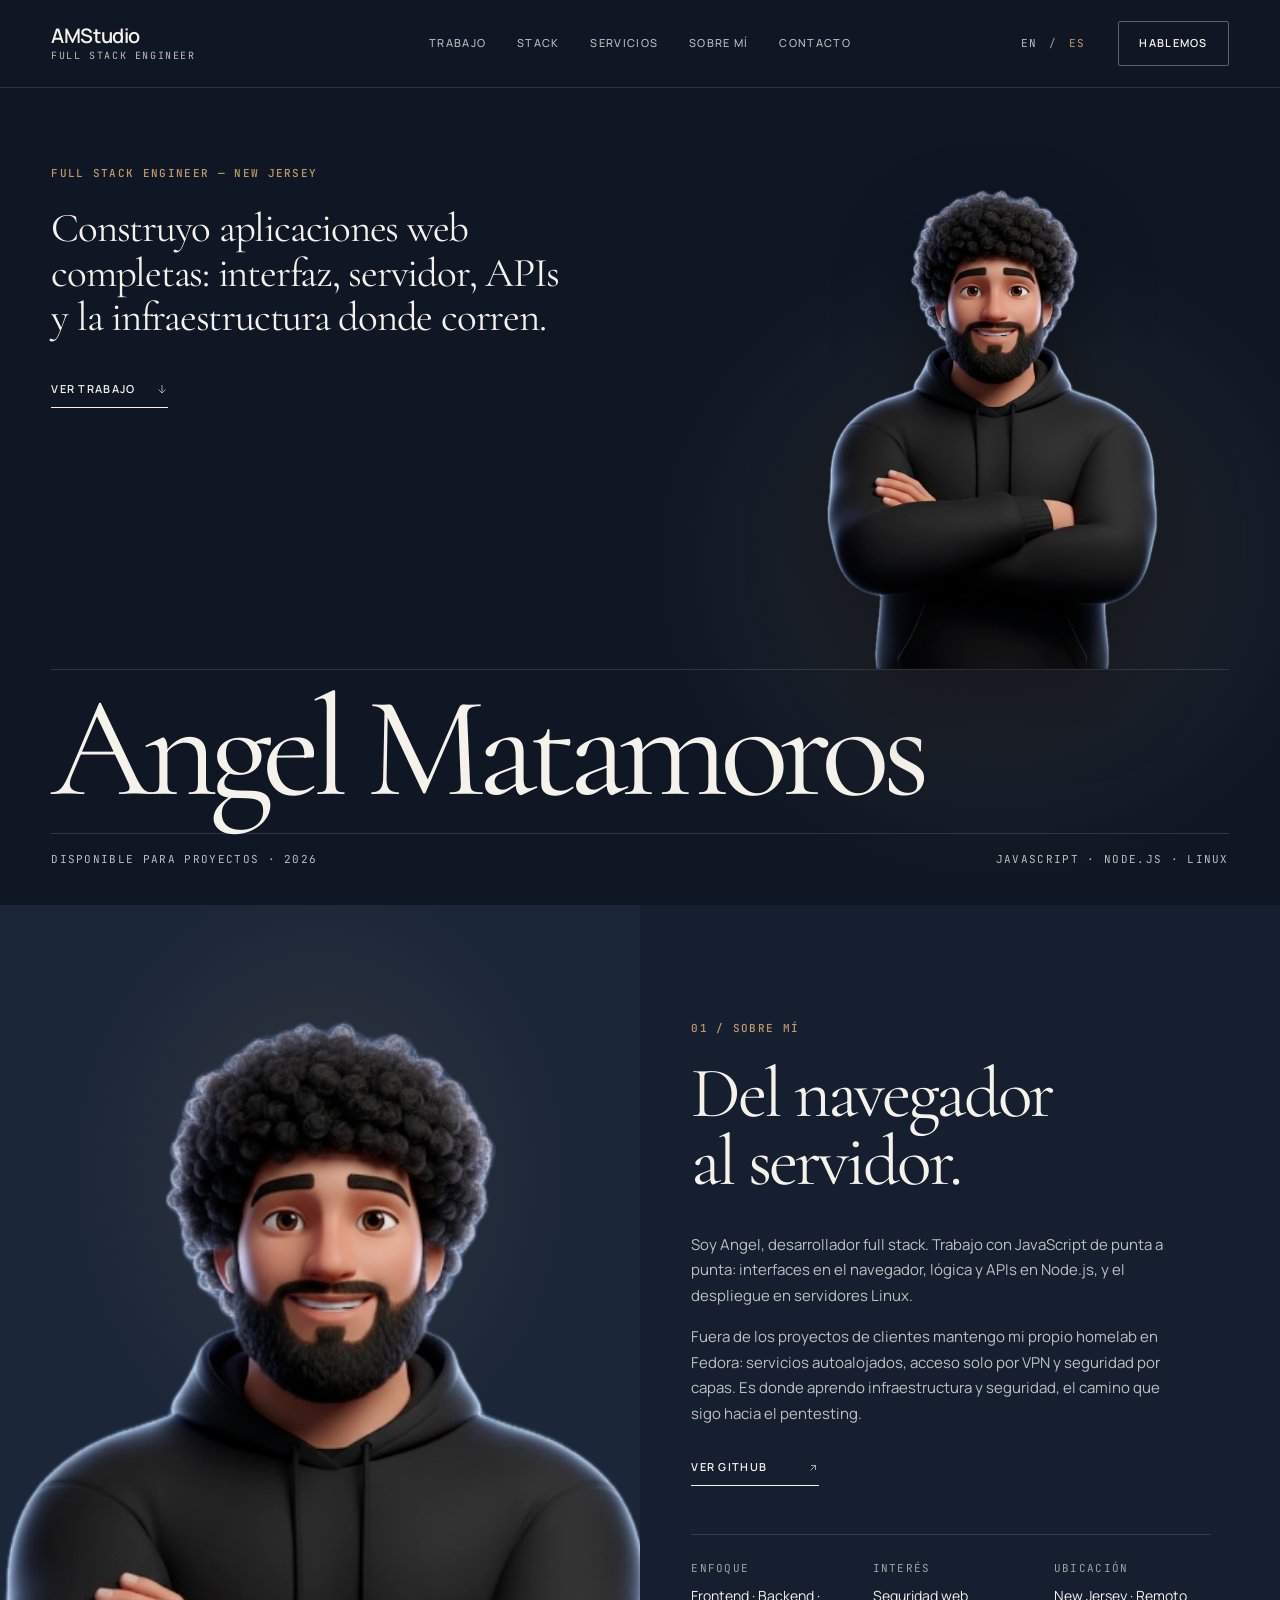
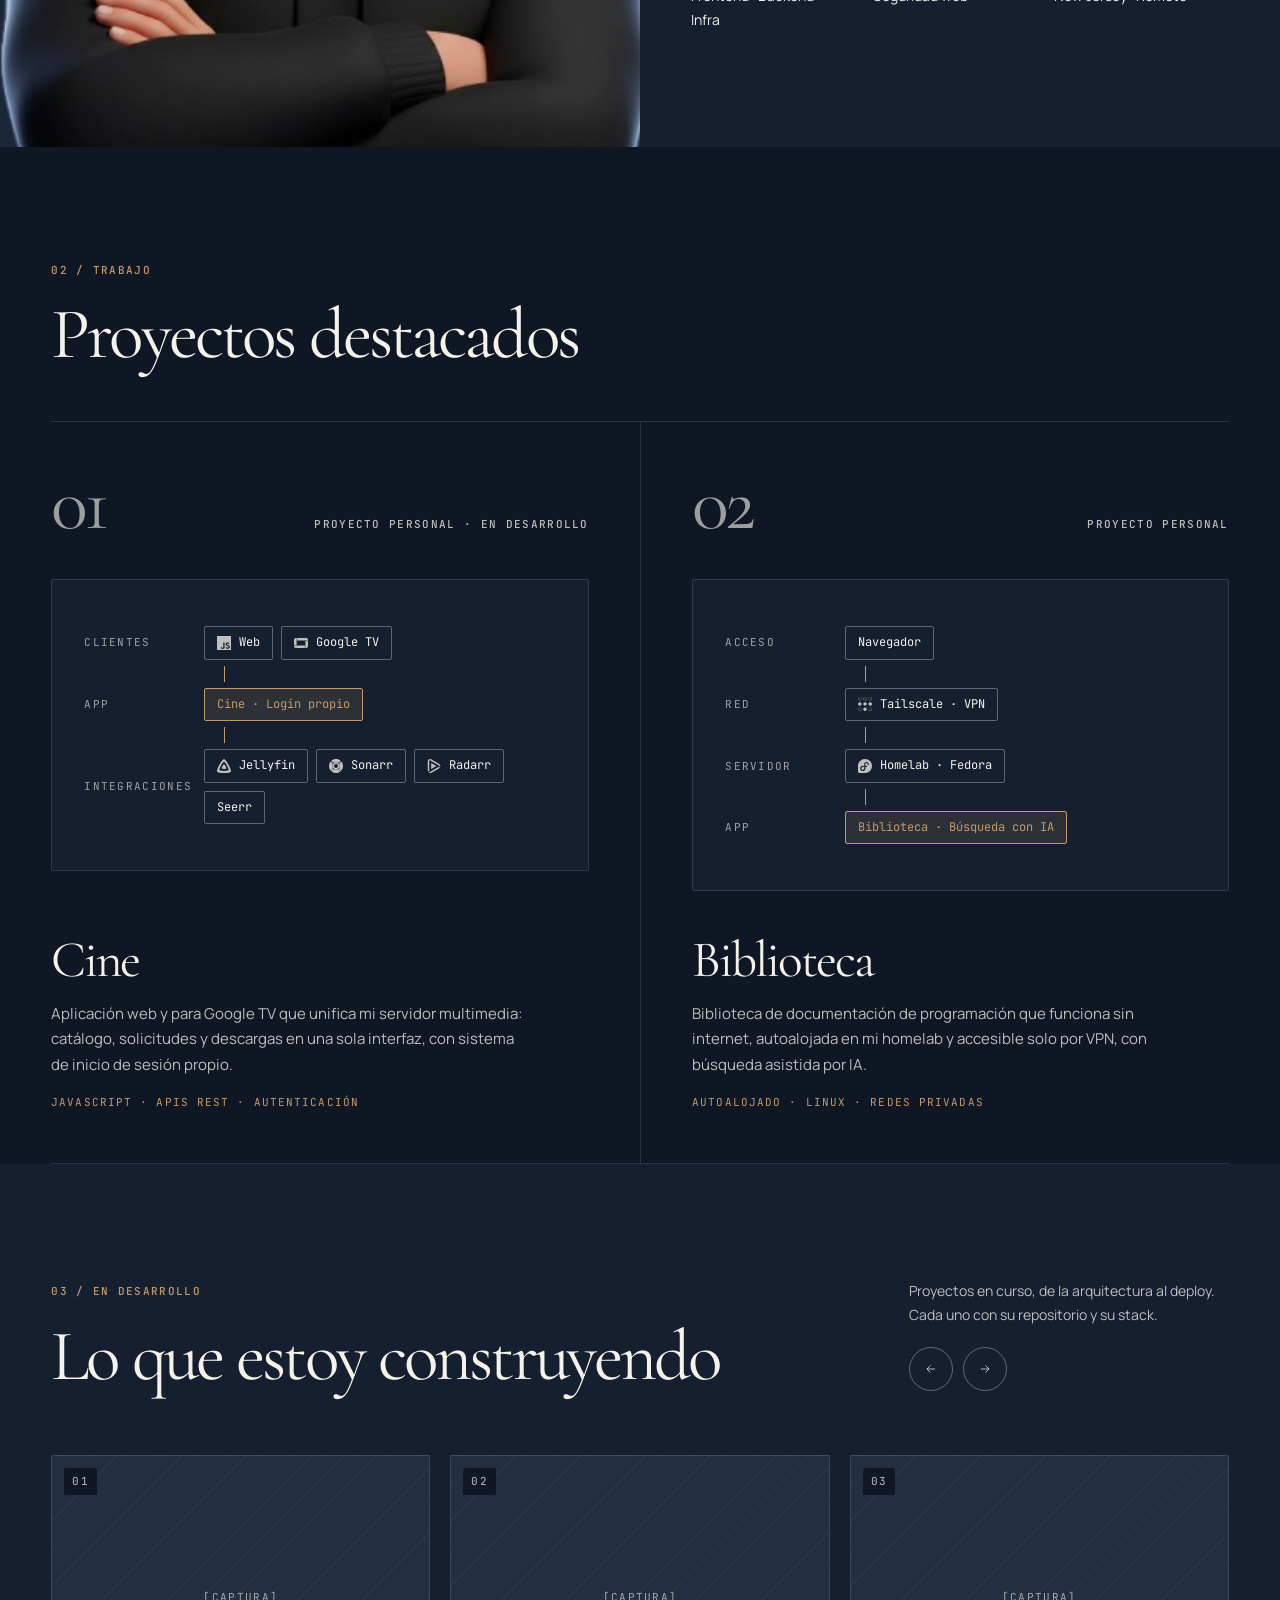
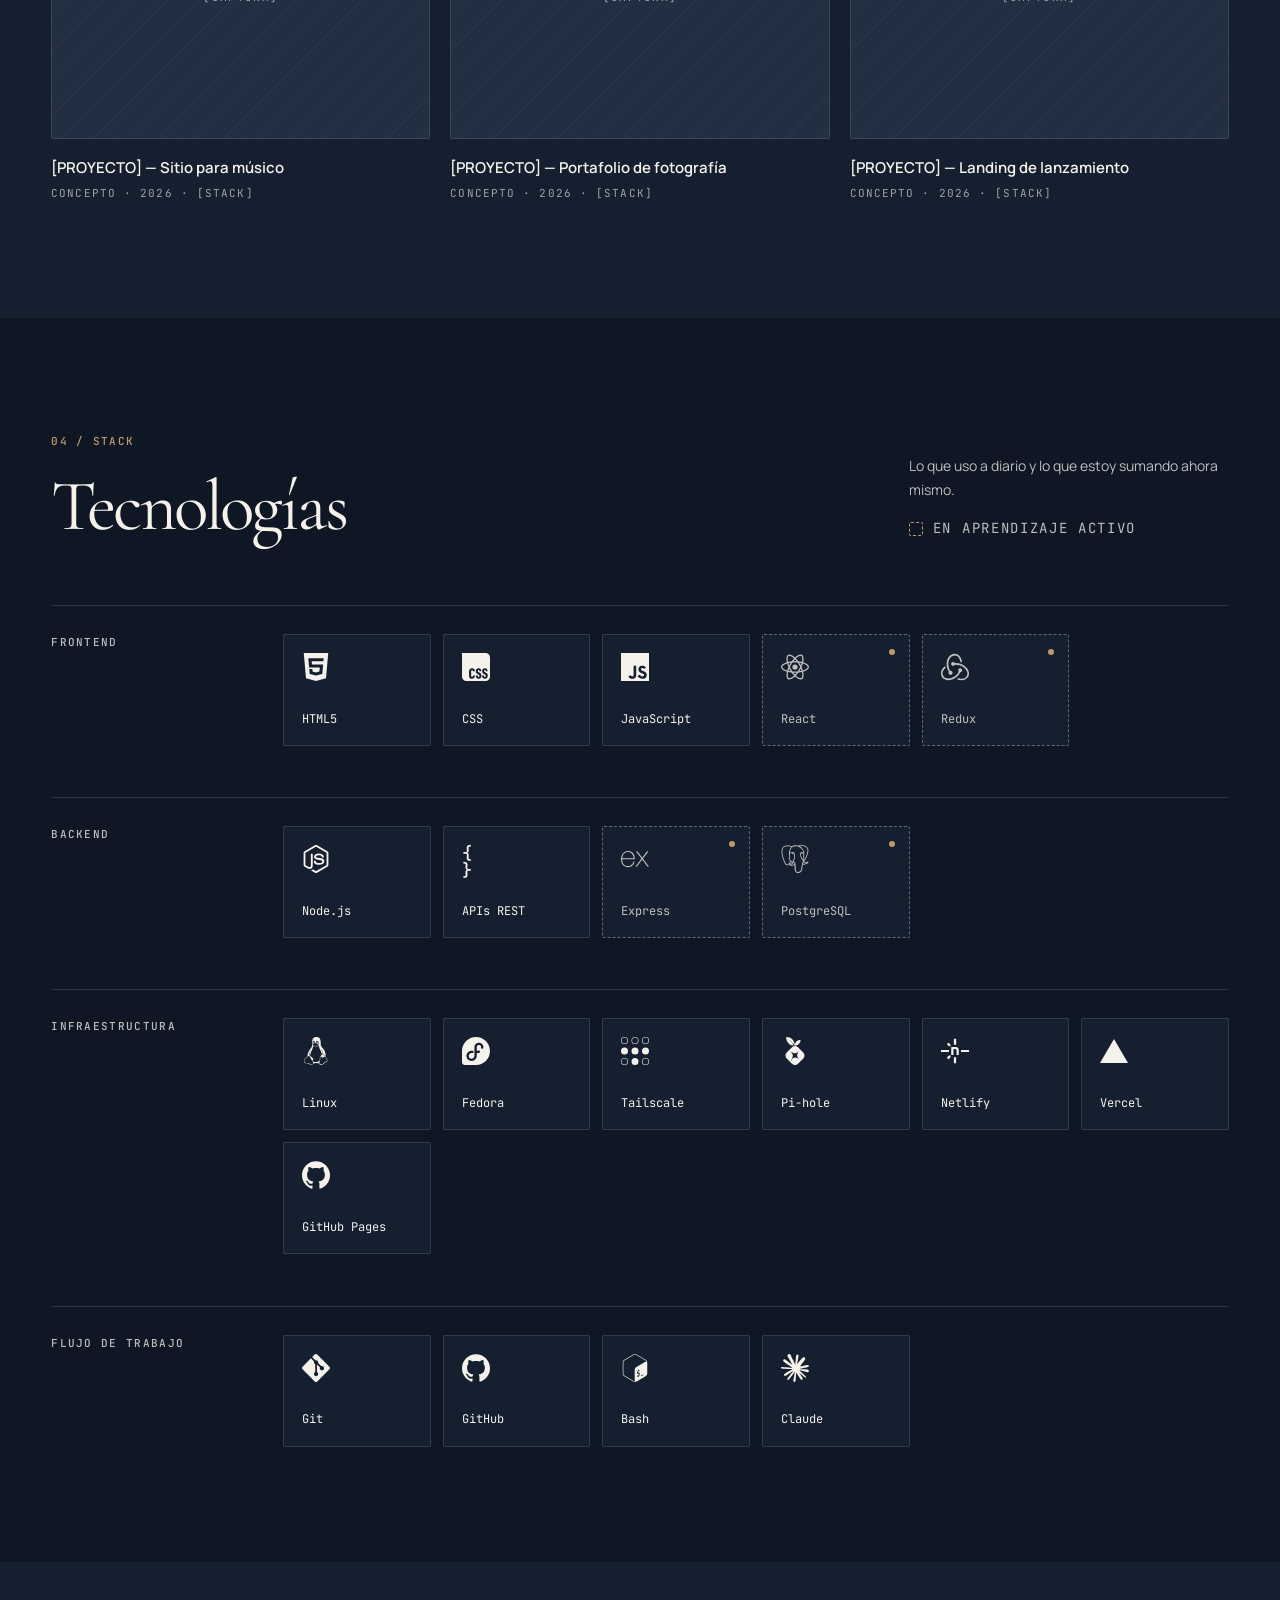
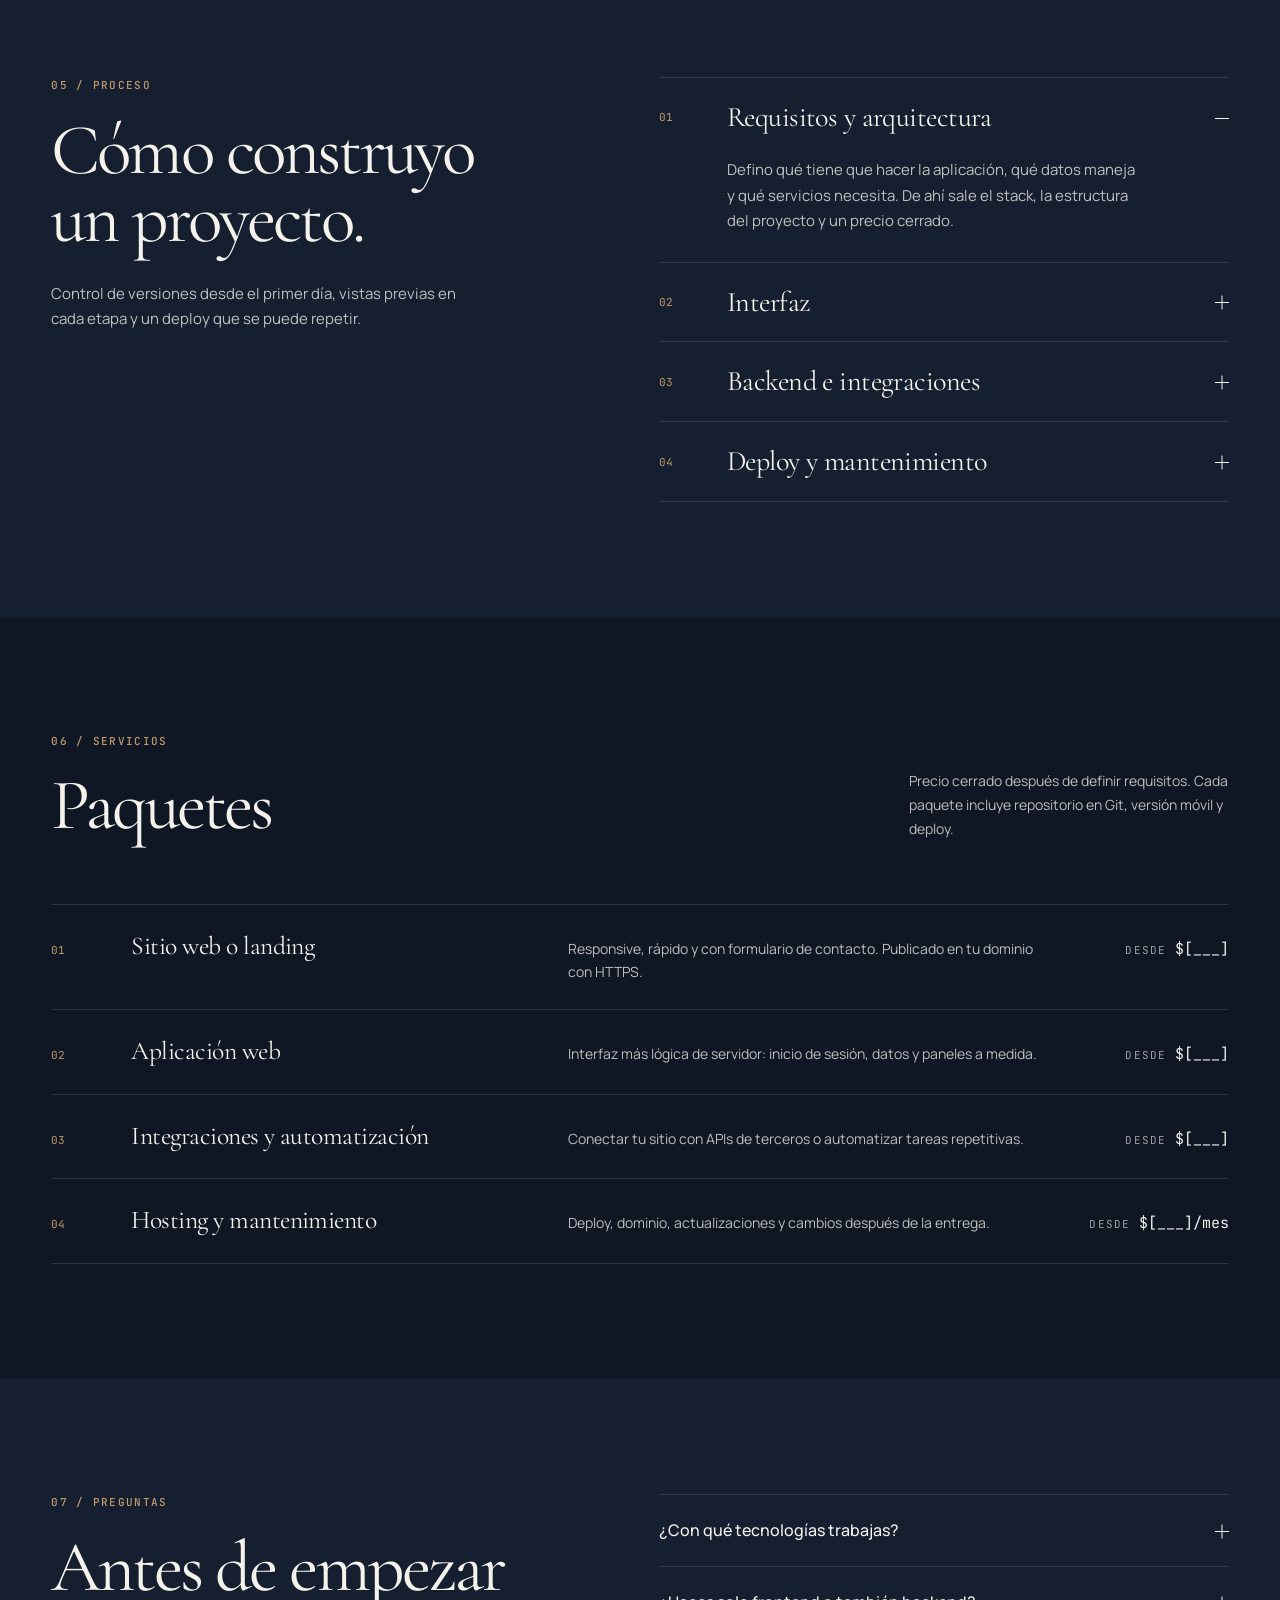
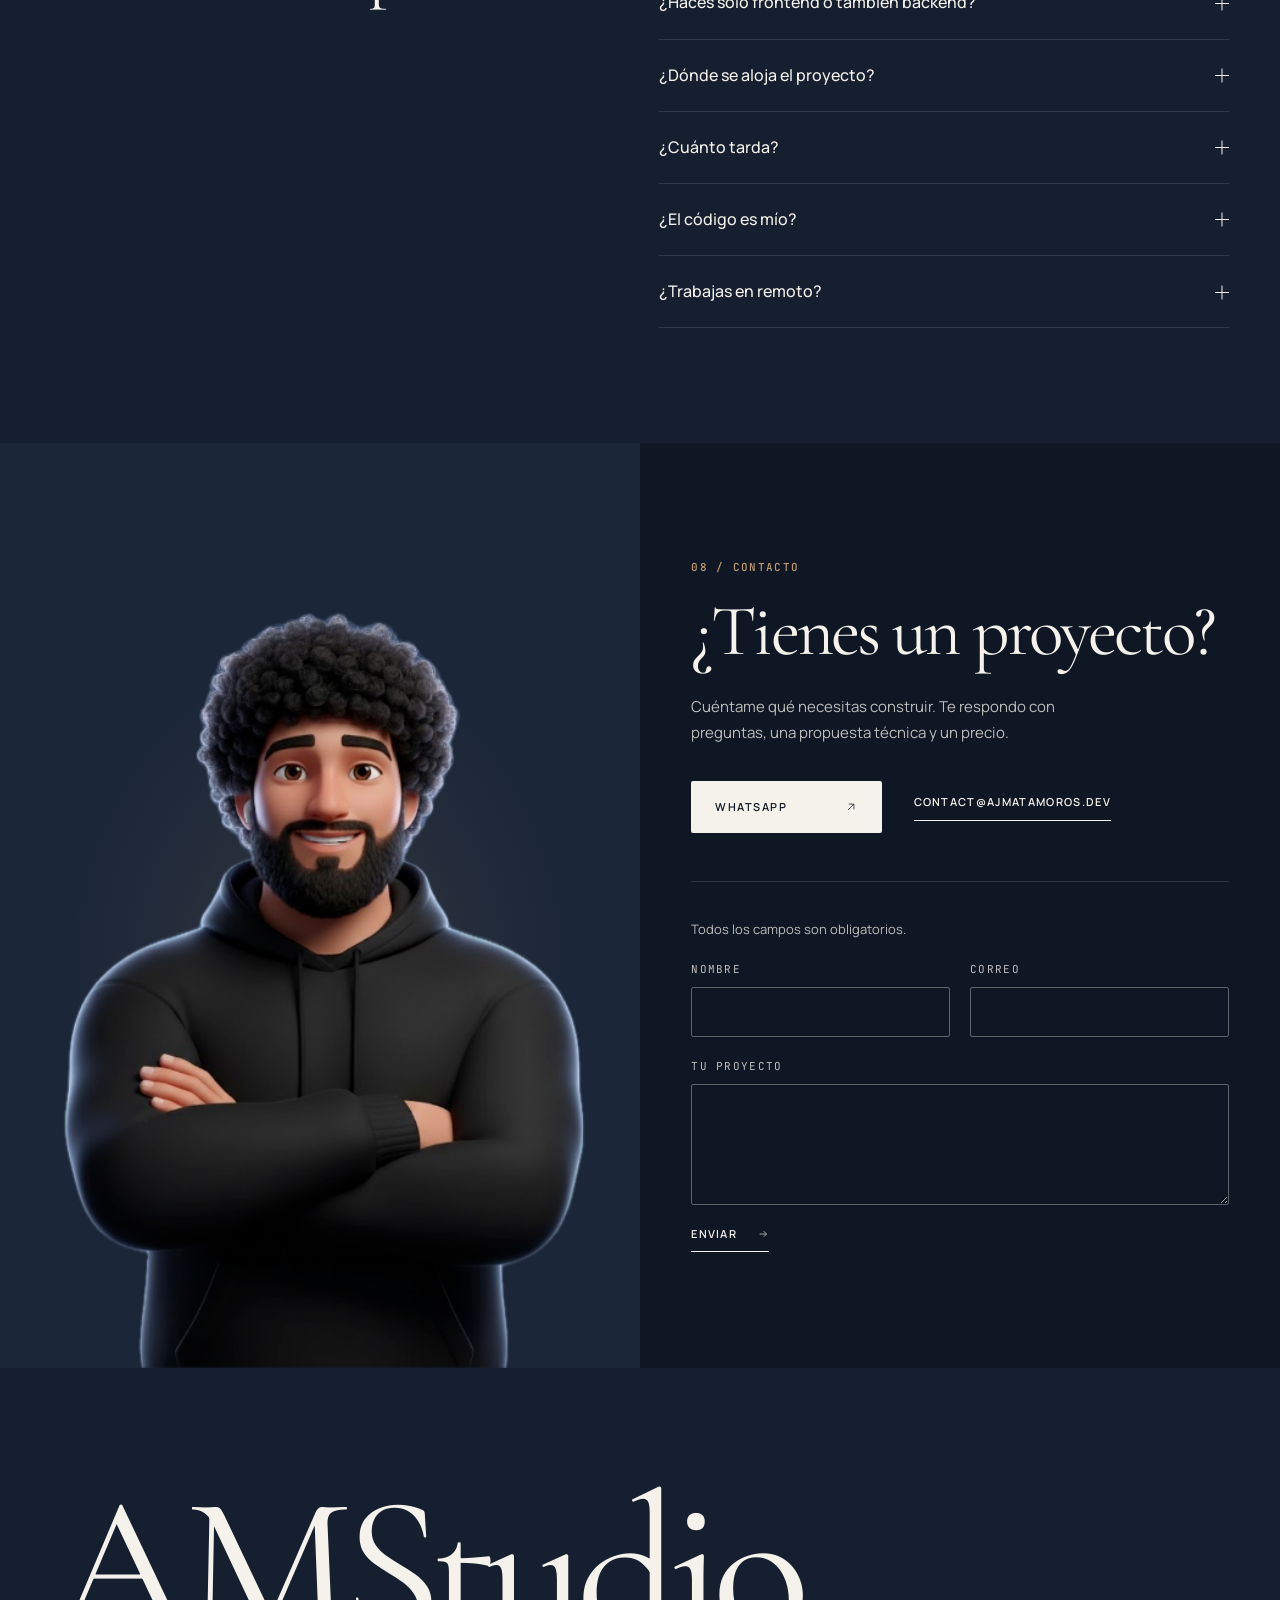
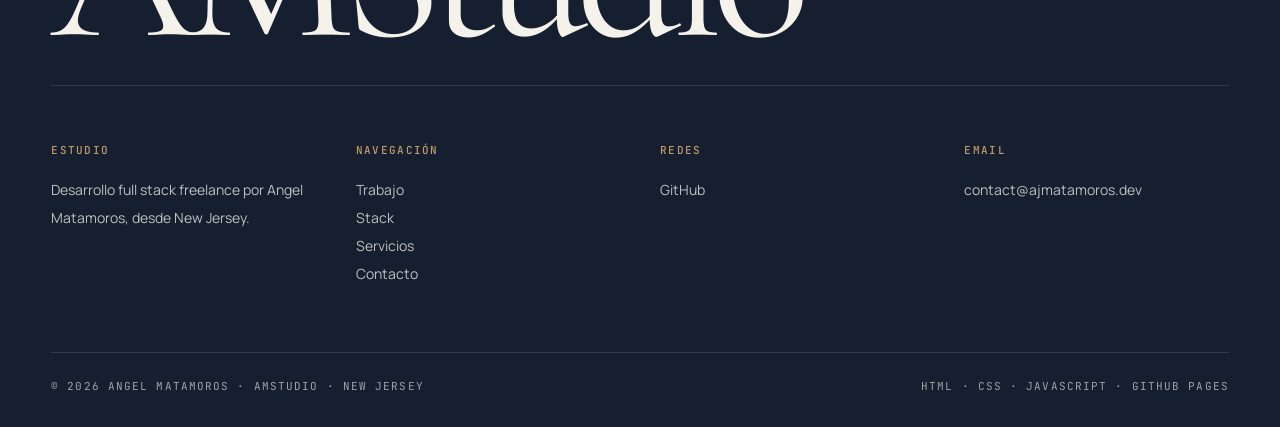
==== es/index.html @ da5493b2 "Sitio bilingüe (EN/ES) y accesibilidad WCAG 2.2 AA - Inglés como idioma principal en /, español en /" ====
<!DOCTYPE html>
<html lang="es">
<head>
  <meta charset="UTF-8">
  <meta name="viewport" content="width=device-width, initial-scale=1.0">
  <title>Angel Matamoros — Full Stack Engineer en New Jersey | AMStudio</title>
  <meta name="description" content="Angel Matamoros, full stack engineer freelance en New Jersey. Aplicaciones web, APIs e infraestructura con JavaScript, Node.js y Linux. En español e inglés.">
  <meta name="author" content="Angel Matamoros">
  <link rel="canonical" href="https://ajmatamoros.dev/es/">
  <link rel="alternate" hreflang="en" href="https://ajmatamoros.dev/">
  <link rel="alternate" hreflang="es" href="https://ajmatamoros.dev/es/">
  <link rel="alternate" hreflang="x-default" href="https://ajmatamoros.dev/">
  <meta property="og:type" content="website">
  <meta property="og:url" content="https://ajmatamoros.dev/es/">
  <meta property="og:site_name" content="AMStudio — Angel Matamoros">
  <meta property="og:title" content="Angel Matamoros — Full Stack Engineer">
  <meta property="og:description" content="Aplicaciones web, APIs e infraestructura con JavaScript, Node.js y Linux.">
  <meta property="og:image" content="https://ajmatamoros.dev/img/og-image.png">
  <meta property="og:locale" content="es_US">
  <meta property="og:locale:alternate" content="en_US">
  <meta name="twitter:card" content="summary_large_image">
  <meta name="theme-color" content="#0F1724">
  <meta name="color-scheme" content="dark">

  <link rel="preconnect" href="https://fonts.googleapis.com">
  <link rel="preconnect" href="https://fonts.gstatic.com" crossorigin>
  <link href="https://fonts.googleapis.com/css2?family=Cormorant+Garamond:wght@400;500&family=JetBrains+Mono:wght@400;500&family=Manrope:wght@400;500;600&display=swap" rel="stylesheet">
  <link rel="stylesheet" href="../styles.css">
</head>
<body>

  <a href="#contenido" class="skip-link">Saltar al contenido</a>

  <!-- ================= HEADER ================= -->
  <header class="site-header">
    <a href="#top" class="wordmark" aria-label="AMStudio, volver arriba">
      <span class="wordmark-name">AMStudio</span>
      <span class="wordmark-sub">Full stack engineer</span>
    </a>

    <nav class="main-nav" aria-label="Principal">
      <a href="#trabajo">Trabajo</a>
      <a href="#stack">Stack</a>
      <a href="#servicios">Servicios</a>
      <a href="#sobre-mi">Sobre mí</a>
      <a href="#contacto">Contacto</a>
    </nav>

    <div class="header-actions">
      <nav class="lang-switch" aria-label="Idioma">
        <a href="../" lang="en" hreflang="en"><span aria-hidden="true">EN</span><span class="sr-only">English</span></a>
        <span class="lang-sep" aria-hidden="true">/</span>
        <span class="lang-current" aria-current="true"><span aria-hidden="true">ES</span><span class="sr-only">Español</span></span>
      </nav>
      <a href="#contacto" class="header-cta">Hablemos</a>
      <button class="menu-toggle" id="menu-toggle" type="button" aria-expanded="false" aria-controls="mobile-menu">
        <span class="sr-only">Abrir menú</span>
        <svg width="22" height="22" viewBox="0 0 24 24" fill="none" stroke="currentColor" stroke-width="1.25" aria-hidden="true" focusable="false"><path d="M3 8h18M3 16h18"/></svg>
      </button>
    </div>
  </header>

  <div class="mobile-menu" id="mobile-menu" role="dialog" aria-modal="true" aria-label="Menú" hidden>
    <button class="round-button menu-close" id="menu-close" type="button">
      <span class="sr-only">Cerrar menú</span>
      <svg width="16" height="16" viewBox="0 0 24 24" fill="none" stroke="currentColor" stroke-width="1.25" aria-hidden="true" focusable="false"><path d="M5 5l14 14M19 5L5 19"/></svg>
    </button>
    <nav aria-label="Principal">
      <a href="#trabajo">Trabajo</a>
      <a href="#stack">Stack</a>
      <a href="#servicios">Servicios</a>
      <a href="#sobre-mi">Sobre mí</a>
      <a href="#contacto">Contacto</a>
    </nav>
  </div>

  <main id="contenido" tabindex="-1">

    <!-- ================= HERO ================= -->
    <section class="hero" id="top" aria-labelledby="hero-title">
      <div class="hero-main">
        <div class="hero-copy">
          <p class="label label-accent">Full stack engineer — New Jersey</p>
          <p class="hero-statement">Construyo aplicaciones web completas: interfaz, servidor, APIs y la infraestructura donde corren.</p>
          <a href="#trabajo" class="text-link">Ver trabajo
            <svg width="12" height="12" viewBox="0 0 24 24" fill="none" stroke="currentColor" stroke-width="1.25" aria-hidden="true" focusable="false"><path d="M12 4v16M5 13l7 7 7-7"/></svg>
          </a>
        </div>
        <img class="hero-avatar" src="../img/angel.png" alt="Avatar ilustrado de Angel Matamoros con los brazos cruzados" width="454" height="652" fetchpriority="high">
      </div>

      <div class="hero-bottom">
        <h1 class="hero-name" id="hero-title">Angel Matamoros</h1>
        <div class="hero-caption">
          <span>Disponible para proyectos · 2026</span>
          <span>JavaScript · Node.js · Linux</span>
        </div>
      </div>
    </section>

    <!-- ================= ABOUT ================= -->
    <section class="about" id="sobre-mi" aria-labelledby="about-title">
      <figure class="about-figure">
        <img src="../img/angel.png" alt="" width="454" height="652" loading="lazy">
      </figure>

      <div class="about-body section">
        <p class="label label-accent">01 / Sobre mí</p>
        <h2 id="about-title">Del navegador al servidor.</h2>
        <div class="about-text">
          <p>Soy Angel, desarrollador full stack. Trabajo con JavaScript de punta a punta: interfaces en el navegador, lógica y APIs en Node.js, y el despliegue en servidores Linux.</p>
          <p>Fuera de los proyectos de clientes mantengo mi propio homelab en Fedora: servicios autoalojados, acceso solo por VPN y seguridad por capas. Es donde aprendo infraestructura y seguridad, el camino que sigo hacia el pentesting.</p>
          <a href="https://github.com/notxngel" class="text-link" target="_blank" rel="noopener">Ver GitHub<span class="sr-only"> (se abre en una pestaña nueva)</span>
            <svg width="12" height="12" viewBox="0 0 24 24" fill="none" stroke="currentColor" stroke-width="1.25" aria-hidden="true" focusable="false"><path d="M7 17L17 7M8 7h9v9"/></svg>
          </a>
        </div>
        <dl class="about-facts">
          <div><dt>Enfoque</dt><dd>Frontend · Backend · Infra</dd></div>
          <div><dt>Interés</dt><dd>Seguridad web</dd></div>
          <div><dt>Ubicación</dt><dd>New Jersey · Remoto</dd></div>
        </dl>
      </div>
    </section>

    <!-- ================= FEATURED PROJECTS ================= -->
    <section class="featured" id="trabajo" aria-labelledby="featured-title">
      <div class="section featured-head">
        <p class="label label-accent">02 / Trabajo</p>
        <h2 id="featured-title">Proyectos destacados</h2>
      </div>

      <div class="featured-grid">
        <article class="project" aria-labelledby="p-cine">
          <div class="project-top">
            <span class="project-number" aria-hidden="true">01</span>
            <span class="label">Proyecto personal · En desarrollo</span>
          </div>

          <div class="diagram" role="img" aria-label="Arquitectura de Cine: clientes web y Google TV se conectan a Cine, que gestiona el inicio de sesión y se integra con Jellyfin, Sonarr, Radarr y Seerr.">
            <div class="tier">
              <span class="tier-label">Clientes</span>
              <div class="nodes">
                <span class="node"><span class="icon" style="--icon:url(../img/icons/javascript.svg)"></span>Web</span>
                <span class="node"><span class="icon" style="--icon:url(../img/icons/googletv.svg)"></span>Google TV</span>
              </div>
            </div>
            <div class="tier">
              <span class="tier-label">App</span>
              <div class="nodes"><span class="node node-core">Cine · Login propio</span></div>
            </div>
            <div class="tier">
              <span class="tier-label">Integraciones</span>
              <div class="nodes">
                <span class="node"><span class="icon" style="--icon:url(../img/icons/jellyfin.svg)"></span>Jellyfin</span>
                <span class="node"><span class="icon" style="--icon:url(../img/icons/sonarr.svg)"></span>Sonarr</span>
                <span class="node"><span class="icon" style="--icon:url(../img/icons/radarr.svg)"></span>Radarr</span>
                <span class="node">Seerr</span>
              </div>
            </div>
          </div>

          <div class="project-info">
            <h3 id="p-cine">Cine</h3>
            <p>Aplicación web y para Google TV que unifica mi servidor multimedia: catálogo, solicitudes y descargas en una sola interfaz, con sistema de inicio de sesión propio.</p>
            <p class="project-stack">JavaScript · APIs REST · Autenticación</p>
          </div>
        </article>

        <article class="project" aria-labelledby="p-biblioteca">
          <div class="project-top">
            <span class="project-number" aria-hidden="true">02</span>
            <span class="label">Proyecto personal</span>
          </div>

          <div class="diagram" role="img" aria-label="Arquitectura de Biblioteca: el navegador entra por la VPN de Tailscale al homelab con Fedora, donde corre Biblioteca con búsqueda asistida por IA.">
            <div class="tier">
              <span class="tier-label">Acceso</span>
              <div class="nodes"><span class="node">Navegador</span></div>
            </div>
            <div class="tier">
              <span class="tier-label">Red</span>
              <div class="nodes"><span class="node"><span class="icon" style="--icon:url(../img/icons/tailscale.svg)"></span>Tailscale · VPN</span></div>
            </div>
            <div class="tier">
              <span class="tier-label">Servidor</span>
              <div class="nodes"><span class="node"><span class="icon" style="--icon:url(../img/icons/fedora.svg)"></span>Homelab · Fedora</span></div>
            </div>
            <div class="tier">
              <span class="tier-label">App</span>
              <div class="nodes"><span class="node node-core">Biblioteca · Búsqueda con IA</span></div>
            </div>
          </div>

          <div class="project-info">
            <h3 id="p-biblioteca">Biblioteca</h3>
            <p>Biblioteca de documentación de programación que funciona sin internet, autoalojada en mi homelab y accesible solo por VPN, con búsqueda asistida por IA.</p>
            <p class="project-stack">Autoalojado · Linux · Redes privadas</p>
          </div>
        </article>
      </div>
    </section>

    <!-- ================= IN PROGRESS (CAROUSEL) ================= -->
    <section class="more-work section" aria-labelledby="more-work-title">
      <div class="section-heading">
        <div>
          <p class="label label-accent">03 / En desarrollo</p>
          <h2 id="more-work-title">Lo que estoy construyendo</h2>
        </div>
        <div class="heading-aside">
          <p>Proyectos en curso, de la arquitectura al deploy. Cada uno con su repositorio y su stack.</p>
          <div class="carousel-controls">
            <button class="round-button" type="button" data-carousel="prev" aria-controls="carousel">
              <span class="sr-only">Proyecto anterior</span>
              <svg width="14" height="14" viewBox="0 0 24 24" fill="none" stroke="currentColor" stroke-width="1.25" aria-hidden="true" focusable="false"><path d="M19 12H5M11 6l-6 6 6 6"/></svg>
            </button>
            <button class="round-button" type="button" data-carousel="next" aria-controls="carousel">
              <span class="sr-only">Proyecto siguiente</span>
              <svg width="14" height="14" viewBox="0 0 24 24" fill="none" stroke="currentColor" stroke-width="1.25" aria-hidden="true" focusable="false"><path d="M5 12h14M13 6l6 6-6 6"/></svg>
            </button>
          </div>
        </div>
      </div>

      <ul class="carousel" id="carousel" tabindex="0" aria-label="Proyectos en desarrollo, desplazable">
        <li class="card">
          <div class="card-media"><span>[CAPTURA]</span><span class="card-index" aria-hidden="true">01</span></div>
          <h3>[PROYECTO] — Sitio para músico</h3>
          <p class="card-meta">Concepto · 2026 · [STACK]</p>
        </li>
        <li class="card">
          <div class="card-media"><span>[CAPTURA]</span><span class="card-index" aria-hidden="true">02</span></div>
          <h3>[PROYECTO] — Portafolio de fotografía</h3>
          <p class="card-meta">Concepto · 2026 · [STACK]</p>
        </li>
        <li class="card">
          <div class="card-media"><span>[CAPTURA]</span><span class="card-index" aria-hidden="true">03</span></div>
          <h3>[PROYECTO] — Landing de lanzamiento</h3>
          <p class="card-meta">Concepto · 2026 · [STACK]</p>
        </li>
        <li class="card card-empty">
          <div class="card-media"><span>Agenda abierta</span><span class="card-index" aria-hidden="true">04</span></div>
          <h3>Tu proyecto</h3>
          <p class="card-meta">Disponible · 2026</p>
        </li>
      </ul>
    </section>

    <!-- ================= STACK ================= -->
    <section class="stack section" id="stack" aria-labelledby="stack-title">
      <div class="section-heading">
        <div>
          <p class="label label-accent">04 / Stack</p>
          <h2 id="stack-title">Tecnologías</h2>
        </div>
        <div class="heading-aside">
          <p>Lo que uso a diario y lo que estoy sumando ahora mismo.</p>
          <p class="legend"><span class="legend-mark" aria-hidden="true"></span>En aprendizaje activo</p>
        </div>
      </div>

      <div class="stack-groups">
        <div class="stack-group">
          <h3 class="label">Frontend</h3>
          <ul class="tiles">
            <li class="tile"><span class="icon" style="--icon:url(../img/icons/html5.svg)"></span>HTML5</li>
            <li class="tile"><span class="icon" style="--icon:url(../img/icons/css.svg)"></span>CSS</li>
            <li class="tile"><span class="icon" style="--icon:url(../img/icons/javascript.svg)"></span>JavaScript</li>
            <li class="tile is-learning"><span class="icon" style="--icon:url(../img/icons/react.svg)"></span>React<span class="sr-only"> (en aprendizaje)</span></li>
            <li class="tile is-learning"><span class="icon" style="--icon:url(../img/icons/redux.svg)"></span>Redux<span class="sr-only"> (en aprendizaje)</span></li>
          </ul>
        </div>

        <div class="stack-group">
          <h3 class="label">Backend</h3>
          <ul class="tiles">
            <li class="tile"><span class="icon" style="--icon:url(../img/icons/nodedotjs.svg)"></span>Node.js</li>
            <li class="tile"><span class="icon-text" aria-hidden="true">{ }</span>APIs REST</li>
            <li class="tile is-learning"><span class="icon" style="--icon:url(../img/icons/express.svg)"></span>Express<span class="sr-only"> (en aprendizaje)</span></li>
            <li class="tile is-learning"><span class="icon" style="--icon:url(../img/icons/postgresql.svg)"></span>PostgreSQL<span class="sr-only"> (en aprendizaje)</span></li>
          </ul>
        </div>

        <div class="stack-group">
          <h3 class="label">Infraestructura</h3>
          <ul class="tiles">
            <li class="tile"><span class="icon" style="--icon:url(../img/icons/linux.svg)"></span>Linux</li>
            <li class="tile"><span class="icon" style="--icon:url(../img/icons/fedora.svg)"></span>Fedora</li>
            <li class="tile"><span class="icon" style="--icon:url(../img/icons/tailscale.svg)"></span>Tailscale</li>
            <li class="tile"><span class="icon" style="--icon:url(../img/icons/pihole.svg)"></span>Pi-hole</li>
            <li class="tile"><span class="icon" style="--icon:url(../img/icons/netlify.svg)"></span>Netlify</li>
            <li class="tile"><span class="icon" style="--icon:url(../img/icons/vercel.svg)"></span>Vercel</li>
            <li class="tile"><span class="icon" style="--icon:url(../img/icons/github.svg)"></span>GitHub Pages</li>
          </ul>
        </div>

        <div class="stack-group">
          <h3 class="label">Flujo de trabajo</h3>
          <ul class="tiles">
            <li class="tile"><span class="icon" style="--icon:url(../img/icons/git.svg)"></span>Git</li>
            <li class="tile"><span class="icon" style="--icon:url(../img/icons/github.svg)"></span>GitHub</li>
            <li class="tile"><span class="icon" style="--icon:url(../img/icons/gnubash.svg)"></span>Bash</li>
            <li class="tile"><span class="icon" style="--icon:url(../img/icons/claude.svg)"></span>Claude</li>
          </ul>
        </div>
      </div>
    </section>

    <!-- ================= PROCESS ================= -->
    <section class="process section" id="proceso" aria-labelledby="process-title">
      <div class="process-intro">
        <p class="label label-accent">05 / Proceso</p>
        <h2 id="process-title">Cómo construyo un proyecto.</h2>
        <p class="lede">Control de versiones desde el primer día, vistas previas en cada etapa y un deploy que se puede repetir.</p>
      </div>

      <div class="accordion">
        <div class="accordion-item is-open">
          <h3>
            <button class="accordion-trigger" type="button" aria-expanded="true" aria-controls="step-1" id="step-1-btn">
              <span class="step-number" aria-hidden="true">01</span><span class="step-title">Requisitos y arquitectura</span>
              <span class="plus" aria-hidden="true"></span>
            </button>
          </h3>
          <div class="accordion-panel" id="step-1" role="region" aria-labelledby="step-1-btn">
            <p>Defino qué tiene que hacer la aplicación, qué datos maneja y qué servicios necesita. De ahí sale el stack, la estructura del proyecto y un precio cerrado.</p>
          </div>
        </div>
        <div class="accordion-item">
          <h3>
            <button class="accordion-trigger" type="button" aria-expanded="false" aria-controls="step-2" id="step-2-btn">
              <span class="step-number" aria-hidden="true">02</span><span class="step-title">Interfaz</span>
              <span class="plus" aria-hidden="true"></span>
            </button>
          </h3>
          <div class="accordion-panel" id="step-2" role="region" aria-labelledby="step-2-btn" hidden>
            <p>HTML semántico, CSS responsive y JavaScript para la interacción. Accesible con teclado y lector de pantalla, y probado en móvil desde el inicio.</p>
          </div>
        </div>
        <div class="accordion-item">
          <h3>
            <button class="accordion-trigger" type="button" aria-expanded="false" aria-controls="step-3" id="step-3-btn">
              <span class="step-number" aria-hidden="true">03</span><span class="step-title">Backend e integraciones</span>
              <span class="plus" aria-hidden="true"></span>
            </button>
          </h3>
          <div class="accordion-panel" id="step-3" role="region" aria-labelledby="step-3-btn" hidden>
            <p>Lógica en Node.js, consumo de APIs externas con peticiones HTTP asíncronas, autenticación cuando hace falta y variables de entorno fuera del código.</p>
          </div>
        </div>
        <div class="accordion-item">
          <h3>
            <button class="accordion-trigger" type="button" aria-expanded="false" aria-controls="step-4" id="step-4-btn">
              <span class="step-number" aria-hidden="true">04</span><span class="step-title">Deploy y mantenimiento</span>
              <span class="plus" aria-hidden="true"></span>
            </button>
          </h3>
          <div class="accordion-panel" id="step-4" role="region" aria-labelledby="step-4-btn" hidden>
            <p>Publicación en Netlify, Vercel, GitHub Pages o un servidor Linux propio, con HTTPS y dominio. El repositorio y el código quedan a tu nombre.</p>
          </div>
        </div>
      </div>
    </section>

    <!-- ================= SERVICES ================= -->
    <section class="services section" id="servicios" aria-labelledby="services-title">
      <div class="section-heading">
        <div>
          <p class="label label-accent">06 / Servicios</p>
          <h2 id="services-title">Paquetes</h2>
        </div>
        <div class="heading-aside">
          <p>Precio cerrado después de definir requisitos. Cada paquete incluye repositorio en Git, versión móvil y deploy.</p>
        </div>
      </div>

      <ol class="service-list">
        <li>
          <a href="#contacto" class="service-row">
            <span class="service-num" aria-hidden="true">01</span>
            <span class="service-name">Sitio web o landing</span>
            <span class="service-desc">Responsive, rápido y con formulario de contacto. Publicado en tu dominio con HTTPS.</span>
            <span class="service-price"><small>desde</small>$[___]</span>
          </a>
        </li>
        <li>
          <a href="#contacto" class="service-row">
            <span class="service-num" aria-hidden="true">02</span>
            <span class="service-name">Aplicación web</span>
            <span class="service-desc">Interfaz más lógica de servidor: inicio de sesión, datos y paneles a medida.</span>
            <span class="service-price"><small>desde</small>$[___]</span>
          </a>
        </li>
        <li>
          <a href="#contacto" class="service-row">
            <span class="service-num" aria-hidden="true">03</span>
            <span class="service-name">Integraciones y automatización</span>
            <span class="service-desc">Conectar tu sitio con APIs de terceros o automatizar tareas repetitivas.</span>
            <span class="service-price"><small>desde</small>$[___]</span>
          </a>
        </li>
        <li>
          <a href="#contacto" class="service-row">
            <span class="service-num" aria-hidden="true">04</span>
            <span class="service-name">Hosting y mantenimiento</span>
            <span class="service-desc">Deploy, dominio, actualizaciones y cambios después de la entrega.</span>
            <span class="service-price"><small>desde</small>$[___]/mes</span>
          </a>
        </li>
      </ol>
    </section>

    <!-- ================= FAQ ================= -->
    <section class="faq section" aria-labelledby="faq-title">
      <div>
        <p class="label label-accent">07 / Preguntas</p>
        <h2 id="faq-title">Antes de empezar</h2>
      </div>
      <div class="faq-list">
        <details>
          <summary>¿Con qué tecnologías trabajas?<span class="plus" aria-hidden="true"></span></summary>
          <p>JavaScript en todo el stack: HTML, CSS y JS en el frontend, Node.js en el servidor y Linux para infraestructura. Ahora mismo estoy sumando React, Express y PostgreSQL.</p>
        </details>
        <details>
          <summary>¿Haces solo frontend o también backend?<span class="plus" aria-hidden="true"></span></summary>
          <p>Ambos. Puedo hacer solo la interfaz si ya tienes un backend, o construir la aplicación completa con su servidor e integraciones.</p>
        </details>
        <details>
          <summary>¿Dónde se aloja el proyecto?<span class="plus" aria-hidden="true"></span></summary>
          <p>Los sitios estáticos van en Netlify, Vercel o GitHub Pages, que son gratuitos para la mayoría de casos. Las aplicaciones con servidor, donde mejor encaje según el proyecto.</p>
        </details>
        <details>
          <summary>¿Cuánto tarda?<span class="plus" aria-hidden="true"></span></summary>
          <p>Una landing suele tomar [__] semanas y una aplicación web [__] semanas. Te doy una fecha concreta cuando definimos los requisitos.</p>
        </details>
        <details>
          <summary>¿El código es mío?<span class="plus" aria-hidden="true"></span></summary>
          <p>Sí. Al terminar te entrego el repositorio completo y los accesos al hosting y al dominio.</p>
        </details>
        <details>
          <summary>¿Trabajas en remoto?<span class="plus" aria-hidden="true"></span></summary>
          <p>Sí. Estoy en New Jersey y trabajo con clientes de cualquier lugar, en español y en inglés.</p>
        </details>
      </div>
    </section>

    <!-- ================= CONTACT ================= -->
    <section class="contact" id="contacto" aria-labelledby="contact-title">
      <figure class="contact-figure">
        <img src="../img/angel.png" alt="" width="454" height="652" loading="lazy">
      </figure>

      <div class="contact-body section">
        <p class="label label-accent">08 / Contacto</p>
        <h2 id="contact-title">¿Tienes un proyecto?</h2>
        <p class="lede">Cuéntame qué necesitas construir. Te respondo con preguntas, una propuesta técnica y un precio.</p>

        <div class="contact-actions">
          <a href="https://wa.me/18622828915" class="button" target="_blank" rel="noopener">WhatsApp<span class="sr-only"> (se abre en una pestaña nueva)</span>
            <svg width="14" height="14" viewBox="0 0 24 24" fill="none" stroke="currentColor" stroke-width="1.25" aria-hidden="true" focusable="false"><path d="M7 17L17 7M8 7h9v9"/></svg>
          </a>
          <a href="mailto:contact@ajmatamoros.dev" class="text-link">contact@ajmatamoros.dev</a>
        </div>

        <form class="contact-form" id="contact-form" novalidate aria-describedby="form-note">
          <p class="form-note" id="form-note">Todos los campos son obligatorios.</p>
          <div class="field">
            <label for="f-name">Nombre</label>
            <input id="f-name" name="name" type="text" autocomplete="name" required aria-describedby="f-name-error">
            <p class="field-error" id="f-name-error"></p>
          </div>
          <div class="field">
            <label for="f-email">Correo</label>
            <input id="f-email" name="email" type="email" autocomplete="email" inputmode="email" required aria-describedby="f-email-error">
            <p class="field-error" id="f-email-error"></p>
          </div>
          <div class="field field-full">
            <label for="f-msg">Tu proyecto</label>
            <textarea id="f-msg" name="message" rows="4" required aria-describedby="f-msg-error"></textarea>
            <p class="field-error" id="f-msg-error"></p>
          </div>
          <div class="form-footer">
            <button type="submit" class="text-link">Enviar
              <svg width="12" height="12" viewBox="0 0 24 24" fill="none" stroke="currentColor" stroke-width="1.25" aria-hidden="true" focusable="false"><path d="M5 12h14M13 6l6 6-6 6"/></svg>
            </button>
            <p class="form-status" id="form-status" role="status" aria-live="polite"></p>
          </div>
        </form>
      </div>
    </section>
  </main>

  <!-- ================= FOOTER ================= -->
  <footer class="site-footer">
    <p class="footer-wordmark" aria-hidden="true">AMStudio</p>
    <div class="footer-grid">
      <div>
        <h2 class="label label-accent">Estudio</h2>
        <p>Desarrollo full stack freelance por Angel Matamoros, desde New Jersey.</p>
      </div>
      <nav aria-label="Navegación">
        <h2 class="label label-accent">Navegación</h2>
        <ul>
          <li><a href="#trabajo">Trabajo</a></li>
          <li><a href="#stack">Stack</a></li>
          <li><a href="#servicios">Servicios</a></li>
          <li><a href="#contacto">Contacto</a></li>
        </ul>
      </nav>
      <div>
        <h2 class="label label-accent">Redes</h2>
        <ul>
          <li><a href="https://github.com/notxngel" target="_blank" rel="noopener">GitHub<span class="sr-only"> (se abre en una pestaña nueva)</span></a></li>
          <!-- Agregar cuando existan:
          <li><a href="https://www.linkedin.com/in/..." target="_blank" rel="noopener">LinkedIn</a></li>
          <li><a href="https://www.instagram.com/..." target="_blank" rel="noopener">Instagram</a></li> -->
        </ul>
      </div>
      <div>
        <h2 class="label label-accent">Email</h2>
        <a href="mailto:contact@ajmatamoros.dev">contact@ajmatamoros.dev</a>
      </div>
    </div>
    <div class="footer-baseline">
      <p>© 2026 Angel Matamoros · AMStudio · New Jersey</p>
      <p>HTML · CSS · JavaScript · GitHub Pages</p>
    </div>
  </footer>

  <script src="../main.js"></script>
</body>
</html>
---- styles.css ----
/* =========================================================
   AMStudio — Angel Matamoros, full stack engineer
   Una sola paleta: navy + crema, con camel como único acento.
   ========================================================= */

/* ---------- 1. Tokens ---------- */
:root{
  /* Superficies (de más oscura a más clara) */
  --bg:#0F1724;
  --surface:#151F2F;
  --surface-2:#1B2638;
  --surface-3:#222E42;

  /* Texto */
  --text:#F5F2EC;
  --text-soft:rgba(245,242,236,.76);
  --text-faint:rgba(245,242,236,.62);

  /* Líneas */
  --line:rgba(245,242,236,.13);
  --line-strong:rgba(245,242,236,.34);

  /* Acento único */
  --accent:#C19A6B;
  --accent-soft:rgba(193,154,107,.14);

  /* Tipografía */
  --font-display:'Cormorant Garamond',Georgia,serif;
  --font-body:'Manrope',system-ui,Arial,sans-serif;
  --font-mono:'JetBrains Mono',ui-monospace,Menlo,monospace;

  /* Espaciado fluido */
  --gutter:clamp(20px,4vw,64px);
  --section-y:clamp(72px,9vw,128px);
  --header-h:88px;
  --radius:2px;
  --ease:cubic-bezier(.2,.7,.2,1);
}

/* ---------- 2. Base ---------- */
*,*::before,*::after{box-sizing:border-box}
html{scroll-behavior:smooth;-webkit-text-size-adjust:100%}
body{margin:0;background:var(--bg);color:var(--text);font-family:var(--font-body);font-size:15px;line-height:1.7;-webkit-font-smoothing:antialiased;overflow-x:clip}
h1,h2,h3,p,figure,dl,dd{margin:0}
ul,ol{margin:0;padding:0;list-style:none}
a{color:inherit;text-decoration:none}
img{display:block;max-width:100%;height:auto}
button,input,textarea{font:inherit;color:inherit}
button{cursor:pointer}
:focus-visible{outline:2px solid var(--accent);outline-offset:4px}
::selection{background:var(--accent);color:var(--bg)}

h2{font-family:var(--font-display);font-size:clamp(44px,5.6vw,96px);font-weight:400;line-height:.95;letter-spacing:-.04em;text-wrap:balance}

.sr-only{position:absolute!important;width:1px;height:1px;padding:0;margin:-1px;overflow:hidden;clip:rect(0 0 0 0);clip-path:inset(50%);white-space:nowrap;border:0}
main:focus{outline:none}
.skip-link{position:absolute;top:12px;left:12px;z-index:100;padding:10px 14px;background:var(--text);color:var(--bg);font-size:13px;transform:translateY(-200%)}
.skip-link:focus{transform:none}

/* ---------- 3. Utilidades de layout ---------- */
.section{padding:var(--section-y) var(--gutter)}

.label{font-family:var(--font-mono);font-size:11px;font-weight:500;line-height:1.6;letter-spacing:.12em;text-transform:uppercase;color:var(--text-soft)}
.label-accent{color:var(--accent)}
p.label + h2{margin-top:22px}

.lede{max-width:420px;margin-top:28px;color:var(--text-soft)}

.section-heading{display:flex;flex-wrap:wrap;align-items:flex-end;justify-content:space-between;gap:32px 48px;margin-bottom:clamp(40px,5vw,72px)}
.heading-aside{max-width:320px}
.heading-aside p{color:var(--text-soft);font-size:14px}

/* ---------- 4. Componentes ---------- */
.text-link{display:inline-flex;align-items:center;gap:20px;padding:0 0 8px;background:none;border:0;border-bottom:1px solid currentColor;font-size:11px;font-weight:600;letter-spacing:.12em;text-transform:uppercase;transition:color .2s}
.text-link:hover{color:var(--accent)}

.button{display:inline-flex;align-items:center;justify-content:space-between;gap:28px;min-height:52px;padding:16px 24px;background:var(--text);color:var(--bg);border-radius:var(--radius);font-size:11px;font-weight:600;letter-spacing:.14em;text-transform:uppercase;transition:background .2s,transform .2s}
.button:hover{background:var(--accent)}
.button:active{transform:scale(.98)}

.round-button{display:inline-flex;flex-shrink:0;align-items:center;justify-content:center;width:44px;height:44px;padding:0;background:none;border:1px solid var(--line-strong);border-radius:50%;transition:background .2s,color .2s,border-color .2s}
.round-button:hover{background:var(--text);color:var(--bg);border-color:var(--text)}

/* Íconos de tecnologías (Simple Icons, CC0) teñidos con la paleta */
.icon{display:inline-block;flex-shrink:0;width:1em;height:1em;background:currentColor;-webkit-mask:var(--icon) center/contain no-repeat;mask:var(--icon) center/contain no-repeat}

.plus{position:relative;flex-shrink:0;width:14px;height:14px}
.plus::before,.plus::after{content:"";position:absolute;top:50%;left:0;width:100%;height:1px;background:currentColor}
.plus::after{transform:rotate(90deg);transition:transform .25s var(--ease)}

/* ---------- 5. Header ---------- */
.site-header{position:absolute;inset:0 0 auto;z-index:20;display:grid;grid-template-columns:1fr auto 1fr;align-items:center;gap:24px;min-height:var(--header-h);padding:0 var(--gutter);border-bottom:1px solid var(--line)}
.wordmark{display:flex;flex-direction:column;gap:5px;justify-self:start}
.wordmark-name{font-size:20px;font-weight:600;line-height:1;letter-spacing:-.02em}
.wordmark-sub{font-family:var(--font-mono);font-size:10px;line-height:1;letter-spacing:.16em;text-transform:uppercase;color:var(--text-soft)}

.main-nav{display:flex;gap:clamp(18px,2.4vw,36px)}
.main-nav a{position:relative;padding:6px 0;font-size:11px;font-weight:500;letter-spacing:.12em;text-transform:uppercase;color:var(--text-soft);transition:color .2s}
.main-nav a::after{content:"";position:absolute;left:0;right:0;bottom:0;height:1px;background:var(--accent);transform:scaleX(0);transform-origin:left;transition:transform .2s}
.main-nav a:hover{color:var(--text)}
.main-nav a:hover::after{transform:scaleX(1)}

.header-actions{display:flex;align-items:center;justify-self:end;gap:clamp(16px,2vw,28px)}
.lang-switch{display:flex;align-items:center;gap:4px;font-family:var(--font-mono);font-size:11px;letter-spacing:.08em}
.lang-switch a,.lang-current{display:inline-flex;align-items:center;justify-content:center;min-width:32px;min-height:32px;padding:4px;border-radius:var(--radius)}
.lang-switch a{color:var(--text-soft);transition:color .2s}
.lang-switch a:hover{color:var(--text)}
.lang-current{color:var(--accent)}
.lang-sep{color:var(--text-faint)}
.header-cta{padding:12px 20px;border:1px solid var(--line-strong);border-radius:var(--radius);font-size:11px;font-weight:600;letter-spacing:.12em;text-transform:uppercase;transition:background .2s,color .2s,border-color .2s}
.header-cta:hover{background:var(--text);color:var(--bg);border-color:var(--text)}

.menu-toggle{display:none;align-items:center;justify-content:center;min-width:44px;min-height:44px;padding:0;background:none;border:0}

.mobile-menu{position:fixed;inset:0;z-index:50;display:flex;flex-direction:column;justify-content:center;padding:96px var(--gutter) 48px;background:var(--bg)}
.mobile-menu[hidden]{display:none}
.mobile-menu nav{display:flex;flex-direction:column}
.mobile-menu nav a{padding:16px 0;border-bottom:1px solid var(--line);font-family:var(--font-display);font-size:34px;line-height:1.1;letter-spacing:-.02em;transition:color .2s}
.mobile-menu nav a:hover{color:var(--accent)}
.menu-close{position:absolute;top:22px;right:var(--gutter)}

/* ---------- 6. Hero ---------- */
.hero{display:flex;flex-direction:column;min-height:100vh;min-height:100svh;padding:calc(var(--header-h) + clamp(40px,6vw,88px)) var(--gutter) clamp(24px,3vw,36px);background:
  radial-gradient(ellipse 38% 50% at 78% 62%,var(--accent-soft),transparent 72%),var(--bg)}
.hero-main{flex:1;display:grid;grid-template-columns:minmax(0,1fr) auto;align-items:end;gap:clamp(24px,4vw,64px)}
.hero-copy{align-self:start;max-width:620px}
.hero-statement{margin:24px 0 36px;font-family:var(--font-display);font-size:clamp(30px,3.2vw,52px);line-height:1.08;letter-spacing:-.03em;text-wrap:balance}
.hero-avatar{height:clamp(300px,56vh,620px);width:auto;margin-right:clamp(0px,5vw,96px);filter:drop-shadow(0 30px 40px rgba(0,0,0,.35));animation:rise 1.4s var(--ease) both}
.hero-name{padding:.1em 0 .14em;border-block:1px solid var(--line);font-family:var(--font-display);font-size:clamp(56px,11.2vw,216px);font-weight:400;line-height:.9;letter-spacing:-.06em;white-space:nowrap}
.hero-caption{display:flex;flex-wrap:wrap;justify-content:space-between;gap:6px 24px;padding-top:16px;font-family:var(--font-mono);font-size:11px;letter-spacing:.12em;text-transform:uppercase;color:var(--text-soft)}

/* ---------- 7. Sobre mí ---------- */
.about{display:grid;grid-template-columns:repeat(2,minmax(0,1fr));background:var(--surface)}
.about-figure{position:relative;min-height:clamp(480px,56vw,820px);overflow:hidden;background:
  radial-gradient(ellipse 55% 50% at 50% 32%,var(--accent-soft),transparent 72%),var(--surface-2)}
.about-figure img{position:absolute;top:8%;left:50%;height:118%;width:auto;max-width:none;transform:translateX(-50%)}
.about-body{display:flex;flex-direction:column;justify-content:center;min-width:0}
.about-text{max-width:480px;margin-top:36px}
.about-text p{color:var(--text-soft)}
.about-text p + p{margin-top:16px}
.about-text .text-link{margin-top:32px}
.about-facts{display:grid;grid-template-columns:repeat(auto-fit,minmax(140px,1fr));gap:24px;max-width:520px;margin-top:48px;padding-top:24px;border-top:1px solid var(--line)}
.about-facts dt{font-family:var(--font-mono);font-size:11px;letter-spacing:.12em;text-transform:uppercase;color:var(--text-faint)}
.about-facts dd{margin-top:6px;font-size:14px}

/* ---------- 8. Proyectos destacados ---------- */
.featured{background:var(--bg)}
.featured-head{padding-bottom:clamp(32px,4vw,56px)}
.featured-grid{display:grid;grid-template-columns:1fr 1fr;margin:0 var(--gutter);border-block:1px solid var(--line)}
.project{display:flex;flex-direction:column;gap:clamp(28px,3.5vw,48px);min-width:0;padding:clamp(32px,4vw,56px) 0}
.project:first-child{padding-right:clamp(24px,4vw,64px)}
.project + .project{padding-left:clamp(24px,4vw,64px);border-left:1px solid var(--line)}
.project-top{display:flex;flex-wrap:wrap;align-items:baseline;justify-content:space-between;gap:12px 24px}
.project-number{font-family:var(--font-display);font-size:clamp(56px,6vw,96px);line-height:.8;letter-spacing:-.05em;color:var(--text-faint)}

.diagram{--label-w:104px;padding:clamp(18px,2.6vw,32px);background:var(--surface);border:1px solid var(--line);border-radius:var(--radius)}
.tier{position:relative;display:grid;grid-template-columns:var(--label-w) minmax(0,1fr);align-items:center;gap:16px;padding:14px 0}
.tier:not(:last-child)::after{content:"";position:absolute;bottom:-8px;left:calc(var(--label-w) + 16px + 20px);width:1px;height:16px;background:var(--accent)}
.tier-label{font-family:var(--font-mono);font-size:11px;letter-spacing:.12em;text-transform:uppercase;color:var(--text-faint)}
.nodes{display:flex;flex-wrap:wrap;gap:8px}
.node{display:inline-flex;align-items:center;gap:8px;padding:8px 12px;border:1px solid var(--line-strong);border-radius:var(--radius);font-family:var(--font-mono);font-size:12px;line-height:1.3}
.node .icon{font-size:14px;color:var(--text-soft)}
.node-core{border-color:var(--accent);background:var(--accent-soft);color:var(--accent)}

.project-info{margin-top:auto}
.project-info h3{font-family:var(--font-display);font-size:clamp(40px,4vw,64px);font-weight:400;line-height:.95;letter-spacing:-.04em}
.project-info p{max-width:480px;margin-top:16px;color:var(--text-soft)}
.project-info .project-stack{font-family:var(--font-mono);font-size:11px;letter-spacing:.1em;text-transform:uppercase;color:var(--accent)}

/* ---------- 9. En desarrollo (carrusel) ---------- */
.more-work{background:var(--surface)}
.carousel-controls{display:flex;gap:10px;margin-top:20px}
.carousel{display:flex;gap:20px;overflow-x:auto;scroll-snap-type:x mandatory;scrollbar-width:none;overscroll-behavior-x:contain}
.carousel::-webkit-scrollbar{display:none}
.card{flex:0 0 calc((100% - 40px) / 3);min-width:0;scroll-snap-align:start}
.card-media{position:relative;display:grid;place-items:center;aspect-ratio:4/3;border:1px solid var(--line);border-radius:var(--radius);background:
  repeating-linear-gradient(135deg,transparent 0 22px,rgba(245,242,236,.035) 22px 23px),var(--surface-3);
  font-family:var(--font-mono);font-size:11px;letter-spacing:.12em;text-transform:uppercase;color:var(--text-faint)}
.card-index{position:absolute;top:12px;left:12px;padding:4px 8px;background:var(--bg);border-radius:var(--radius);color:var(--text-soft)}
.card-empty .card-media{background:transparent;border-style:dashed;border-color:var(--line-strong)}
.card h3{margin-top:18px;font-size:15px;font-weight:600;line-height:1.4}
.card-meta{margin-top:6px;font-family:var(--font-mono);font-size:11px;letter-spacing:.1em;text-transform:uppercase;color:var(--text-faint)}

/* ---------- 10. Stack ---------- */
.stack{background:var(--bg)}
.legend{display:flex;align-items:center;gap:10px;margin-top:16px;font-family:var(--font-mono);font-size:11px;letter-spacing:.12em;text-transform:uppercase}
.legend-mark{width:14px;height:14px;border:1px dashed var(--accent);border-radius:var(--radius)}
.stack-groups{display:grid;gap:clamp(36px,4vw,56px)}
.stack-group{display:grid;grid-template-columns:200px minmax(0,1fr);gap:32px;padding-top:28px;border-top:1px solid var(--line)}
.tiles{display:grid;grid-template-columns:repeat(auto-fill,minmax(130px,1fr));gap:12px}
.tile{position:relative;display:flex;flex-direction:column;justify-content:space-between;gap:20px;min-height:112px;padding:18px;background:var(--surface);border:1px solid var(--line);border-radius:var(--radius);font-family:var(--font-mono);font-size:12px;line-height:1.3;transition:border-color .2s,background .2s}
.tile .icon{font-size:28px;color:var(--text);transition:color .2s}
.icon-text{display:grid;place-items:center;width:28px;height:28px;font-family:var(--font-mono);font-size:17px;font-weight:500;line-height:1}
.tile:hover{border-color:var(--accent);background:var(--surface-2)}
.tile:hover .icon,.tile:hover .icon-text{color:var(--accent)}
.tile.is-learning{border-style:dashed;border-color:var(--line-strong);color:var(--text-soft)}
.tile.is-learning .icon{color:var(--text-soft)}
.tile.is-learning::after{content:"";position:absolute;top:14px;right:14px;width:6px;height:6px;border-radius:50%;background:var(--accent)}

/* ---------- 11. Proceso ---------- */
.process{display:grid;grid-template-columns:1fr 1.1fr;gap:clamp(48px,7vw,112px);background:var(--surface)}
.accordion{align-self:end;border-bottom:1px solid var(--line)}
.accordion h3{font-size:inherit;font-weight:inherit}
.accordion-trigger{display:grid;grid-template-columns:56px minmax(0,1fr) 14px;align-items:center;gap:0 12px;width:100%;padding:24px 0;background:none;border:0;border-top:1px solid var(--line);text-align:left}
.step-number{font-family:var(--font-mono);font-size:11px;color:var(--accent)}
.step-title{font-family:var(--font-display);font-size:clamp(24px,2.2vw,32px);line-height:1.1;letter-spacing:-.02em;transition:color .2s}
.accordion-trigger:hover .step-title{color:var(--accent)}
.accordion-item.is-open .plus::after{transform:rotate(0)}
.accordion-panel p{max-width:480px;padding:0 0 28px 68px;color:var(--text-soft)}

/* ---------- 12. Servicios ---------- */
.services{background:var(--bg)}
.service-list{border-bottom:1px solid var(--line)}
.service-row{display:grid;grid-template-columns:56px minmax(0,1.1fr) minmax(0,1.3fr) 150px;align-items:baseline;gap:8px 24px;padding:26px 0;border-top:1px solid var(--line);transition:color .2s,padding .2s var(--ease)}
.service-row:hover{color:var(--accent);padding-left:10px}
.service-num{font-family:var(--font-mono);font-size:11px;color:var(--accent)}
.service-name{font-family:var(--font-display);font-size:clamp(22px,2vw,28px);line-height:1.15;letter-spacing:-.02em}
.service-desc{font-size:14px;line-height:1.6;color:var(--text-soft)}
.service-price{font-family:var(--font-mono);font-size:15px;font-variant-numeric:tabular-nums;text-align:right;white-space:nowrap}
.service-price small{margin-right:8px;font-size:11px;letter-spacing:.12em;text-transform:uppercase;color:var(--text-faint)}

/* ---------- 13. FAQ ---------- */
.faq{display:grid;grid-template-columns:1fr 1.1fr;gap:clamp(48px,7vw,112px);background:var(--surface)}
.faq-list{border-bottom:1px solid var(--line)}
.faq details{border-top:1px solid var(--line)}
.faq summary{display:flex;align-items:center;justify-content:space-between;gap:24px;padding:22px 0;font-size:16px;font-weight:500;list-style:none;cursor:pointer;transition:color .2s}
.faq summary::-webkit-details-marker{display:none}
.faq summary:hover{color:var(--accent)}
.faq details[open] .plus::after{transform:rotate(0)}
.faq details p{max-width:560px;padding-bottom:24px;color:var(--text-soft)}

/* ---------- 14. Contacto ---------- */
.contact{display:grid;grid-template-columns:1fr 1fr;background:var(--bg)}
.contact-figure{position:relative;min-height:clamp(420px,48vw,720px);overflow:hidden;background:
  radial-gradient(ellipse 55% 50% at 50% 58%,var(--accent-soft),transparent 72%),var(--surface-2)}
.contact-figure img{position:absolute;bottom:0;left:50%;height:86%;width:auto;max-width:none;transform:translateX(-50%)}
.contact-body{display:flex;flex-direction:column;justify-content:center;min-width:0}
.contact-actions{display:flex;flex-wrap:wrap;align-items:center;gap:20px 32px;margin-top:36px}
.contact-form{display:grid;grid-template-columns:1fr 1fr;gap:20px;margin-top:48px;padding-top:36px;border-top:1px solid var(--line)}
.field{min-width:0}
.field label{display:block;margin-bottom:8px;font-family:var(--font-mono);font-size:11px;letter-spacing:.12em;text-transform:uppercase;color:var(--text-soft)}
.field input,.field textarea{display:block;width:100%;min-height:46px;padding:12px 14px;background:transparent;border:1px solid var(--line-strong);border-radius:var(--radius);font-size:14px;transition:border-color .2s,box-shadow .2s}
.field textarea{resize:vertical}
.field input:focus,.field textarea:focus{outline:none;border-color:var(--accent);box-shadow:0 0 0 3px var(--accent-soft)}
.field-full,.form-footer,.form-note{grid-column:1/-1}
.form-note{font-size:13px;color:var(--text-soft)}
.field-error{margin-top:8px;font-size:13px;color:var(--accent)}
.field-error:empty{display:none}
.field [aria-invalid="true"]{border-color:var(--accent);border-width:2px}
.form-footer{display:flex;flex-wrap:wrap;align-items:center;justify-content:space-between;gap:16px}
.form-status{font-size:13px;color:var(--text-soft)}

/* ---------- 15. Footer ---------- */
.site-footer{padding:var(--section-y) var(--gutter) 32px;background:var(--surface)}
.footer-wordmark{margin-bottom:56px;padding-bottom:28px;border-bottom:1px solid var(--line);font-family:var(--font-display);font-size:clamp(64px,16vw,300px);line-height:.85;letter-spacing:-.06em}
.footer-grid{display:grid;grid-template-columns:repeat(4,minmax(0,1fr));gap:40px;margin-bottom:64px}
.footer-grid .label{margin-bottom:16px}
.footer-grid p:not(.label),.footer-grid li,.footer-grid > div > a{font-size:14px;line-height:2;color:var(--text-soft);overflow-wrap:anywhere}
.footer-grid a{transition:color .2s}
.footer-grid a:hover{color:var(--text)}
.footer-baseline{display:flex;flex-wrap:wrap;justify-content:space-between;gap:8px 24px;padding-top:24px;border-top:1px solid var(--line);font-family:var(--font-mono);font-size:11px;letter-spacing:.1em;text-transform:uppercase;color:var(--text-faint)}

/* ---------- 16. Movimiento ---------- */
@keyframes rise{from{opacity:0;transform:translateY(28px)}to{opacity:1;transform:none}}
@keyframes arrive{from{opacity:.35;transform:translateY(22px)}to{opacity:1;transform:none}}
@supports (animation-timeline:view()){
  main h2{animation:arrive linear both;animation-timeline:view();animation-range:entry 0% entry 60%}
}
@media (prefers-reduced-motion:reduce){
  html{scroll-behavior:auto}
  *,*::before,*::after{animation-duration:.01ms!important;animation-iteration-count:1!important;transition-duration:.01ms!important}
}

@media (prefers-contrast:more){
  :root{--text-soft:var(--text);--text-faint:rgba(245,242,236,.85);--line:rgba(245,242,236,.4);--line-strong:rgba(245,242,236,.7)}
}
@media (forced-colors:active){
  .icon{forced-color-adjust:none;background:CanvasText}
  .tile,.node,.card-media,.diagram,.field input,.field textarea{border-color:CanvasText}
  .tier:not(:last-child)::after,.plus::before,.plus::after{background:CanvasText}
}

/* ---------- 17. Responsive ---------- */
@media (max-width:1100px){
  .card{flex-basis:calc((100% - 20px) / 2)}
  .service-row{grid-template-columns:48px minmax(0,1fr) auto}
  .service-name{grid-area:1 / 2}
  .service-price{grid-area:1 / 3}
  .service-desc{grid-area:2 / 2 / auto / -1}
}

@media (max-width:900px){
  :root{--header-h:76px}
  .site-header{grid-template-columns:1fr auto}
  .main-nav,.header-cta{display:none}
  .header-actions{gap:8px}
  .menu-toggle{display:inline-flex}

  .about,.contact,.process,.faq{grid-template-columns:minmax(0,1fr)}
  .about-figure{min-height:clamp(380px,70vw,560px)}
  .contact-figure{min-height:clamp(340px,60vw,480px)}

  .featured-grid{grid-template-columns:1fr}
  .project:first-child{padding-right:0}
  .project + .project{padding-left:0;border-left:0;border-top:1px solid var(--line)}

  .stack-group{grid-template-columns:1fr;gap:20px}
  .footer-grid{grid-template-columns:repeat(2,minmax(0,1fr))}
}

@media (max-width:700px){
  .hero-main{grid-template-columns:1fr;align-items:stretch}
  .hero-avatar{justify-self:end;height:clamp(220px,34vh,300px);margin-right:0}
  .hero-name{white-space:normal;font-size:clamp(56px,18vw,104px)}
}

@media (max-width:600px){
  body{font-size:14px}
  h2{font-size:clamp(42px,13vw,60px)}
  .section-heading{flex-direction:column;align-items:flex-start}

  .diagram{--label-w:0px}
  .tier{grid-template-columns:1fr;gap:8px}
  .tier:not(:last-child)::after{left:20px}

  .carousel{margin-right:calc(var(--gutter) * -1);padding-right:var(--gutter);scroll-padding-left:0}
  .card{flex-basis:82%}

  .accordion-trigger{grid-template-columns:40px minmax(0,1fr) 14px}
  .accordion-panel p{padding-left:0}

  .service-row{grid-template-columns:36px minmax(0,1fr);gap:6px 12px}
  .service-name{grid-area:1 / 2}
  .service-desc{grid-area:2 / 2}
  .service-price{grid-area:3 / 2;text-align:left}

  .contact-form{grid-template-columns:1fr}
}

@media (max-width:420px){
  .footer-grid{grid-template-columns:1fr;gap:32px}
}
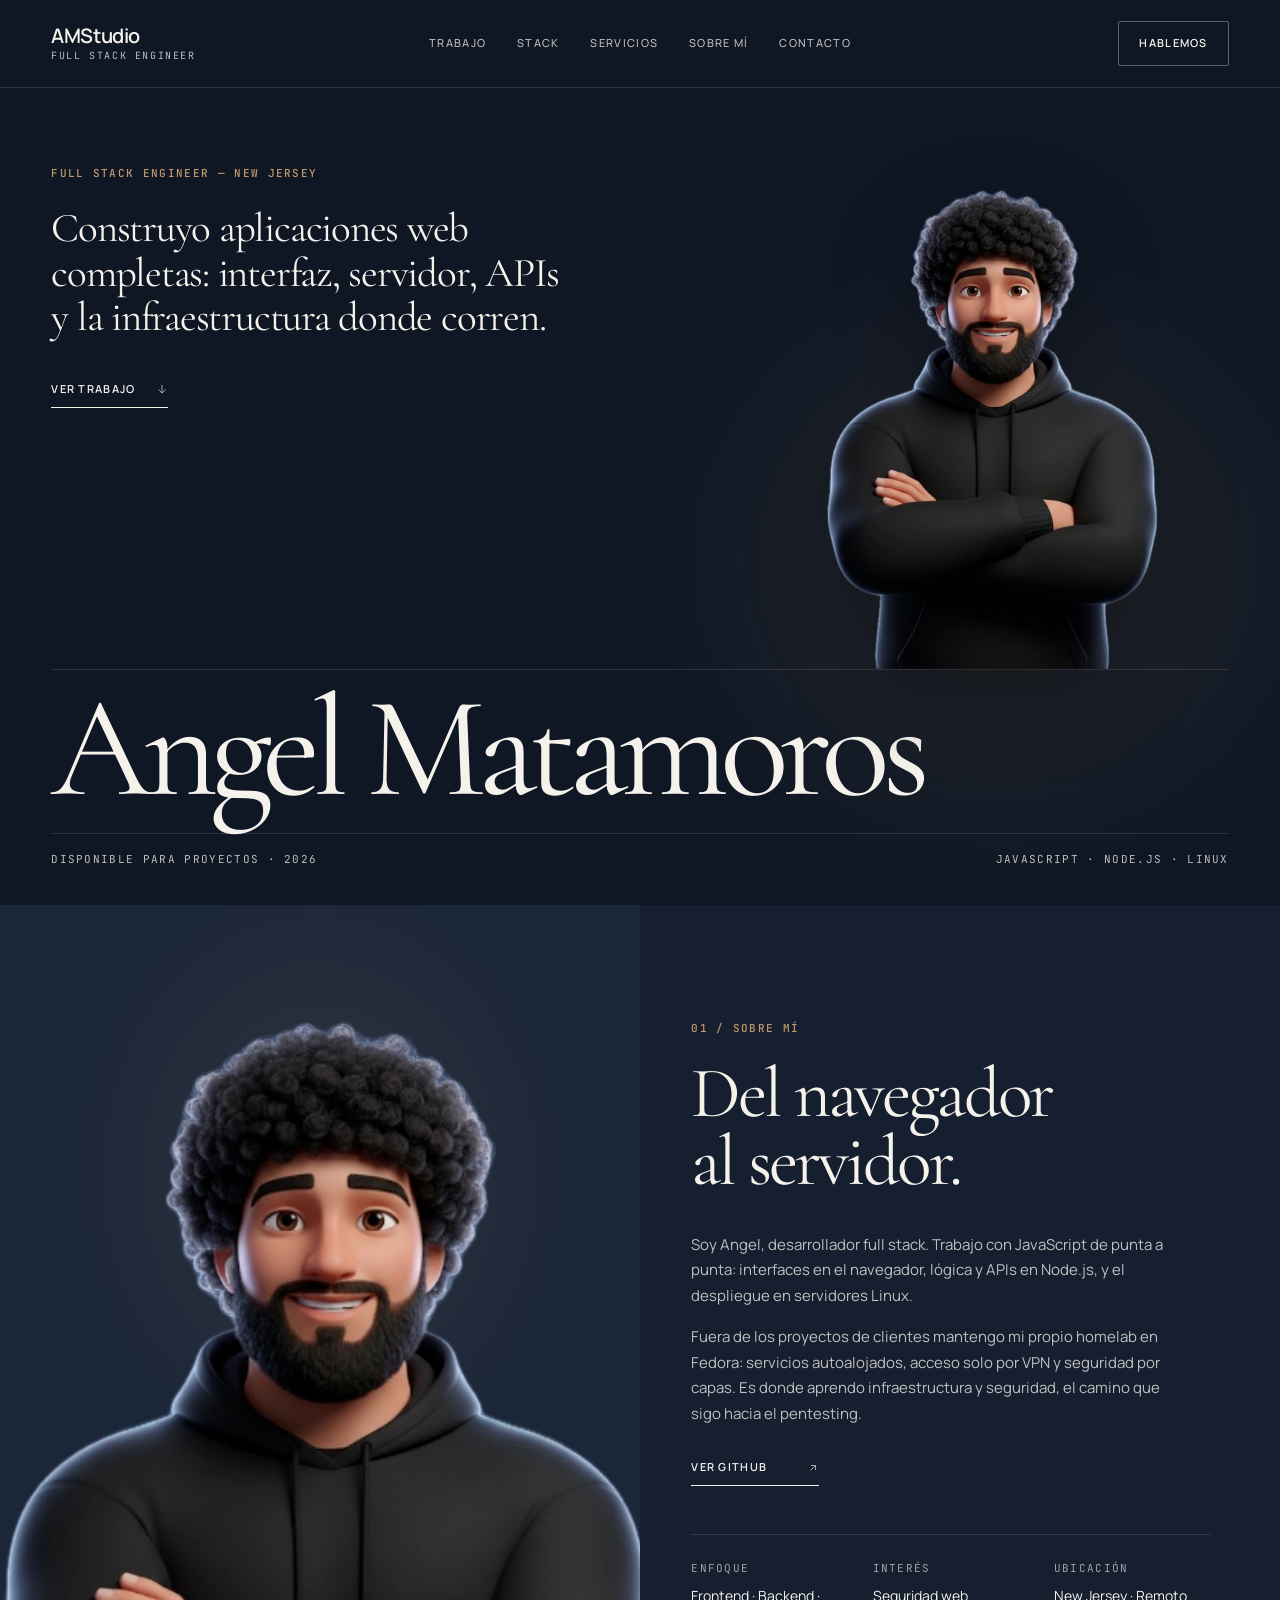
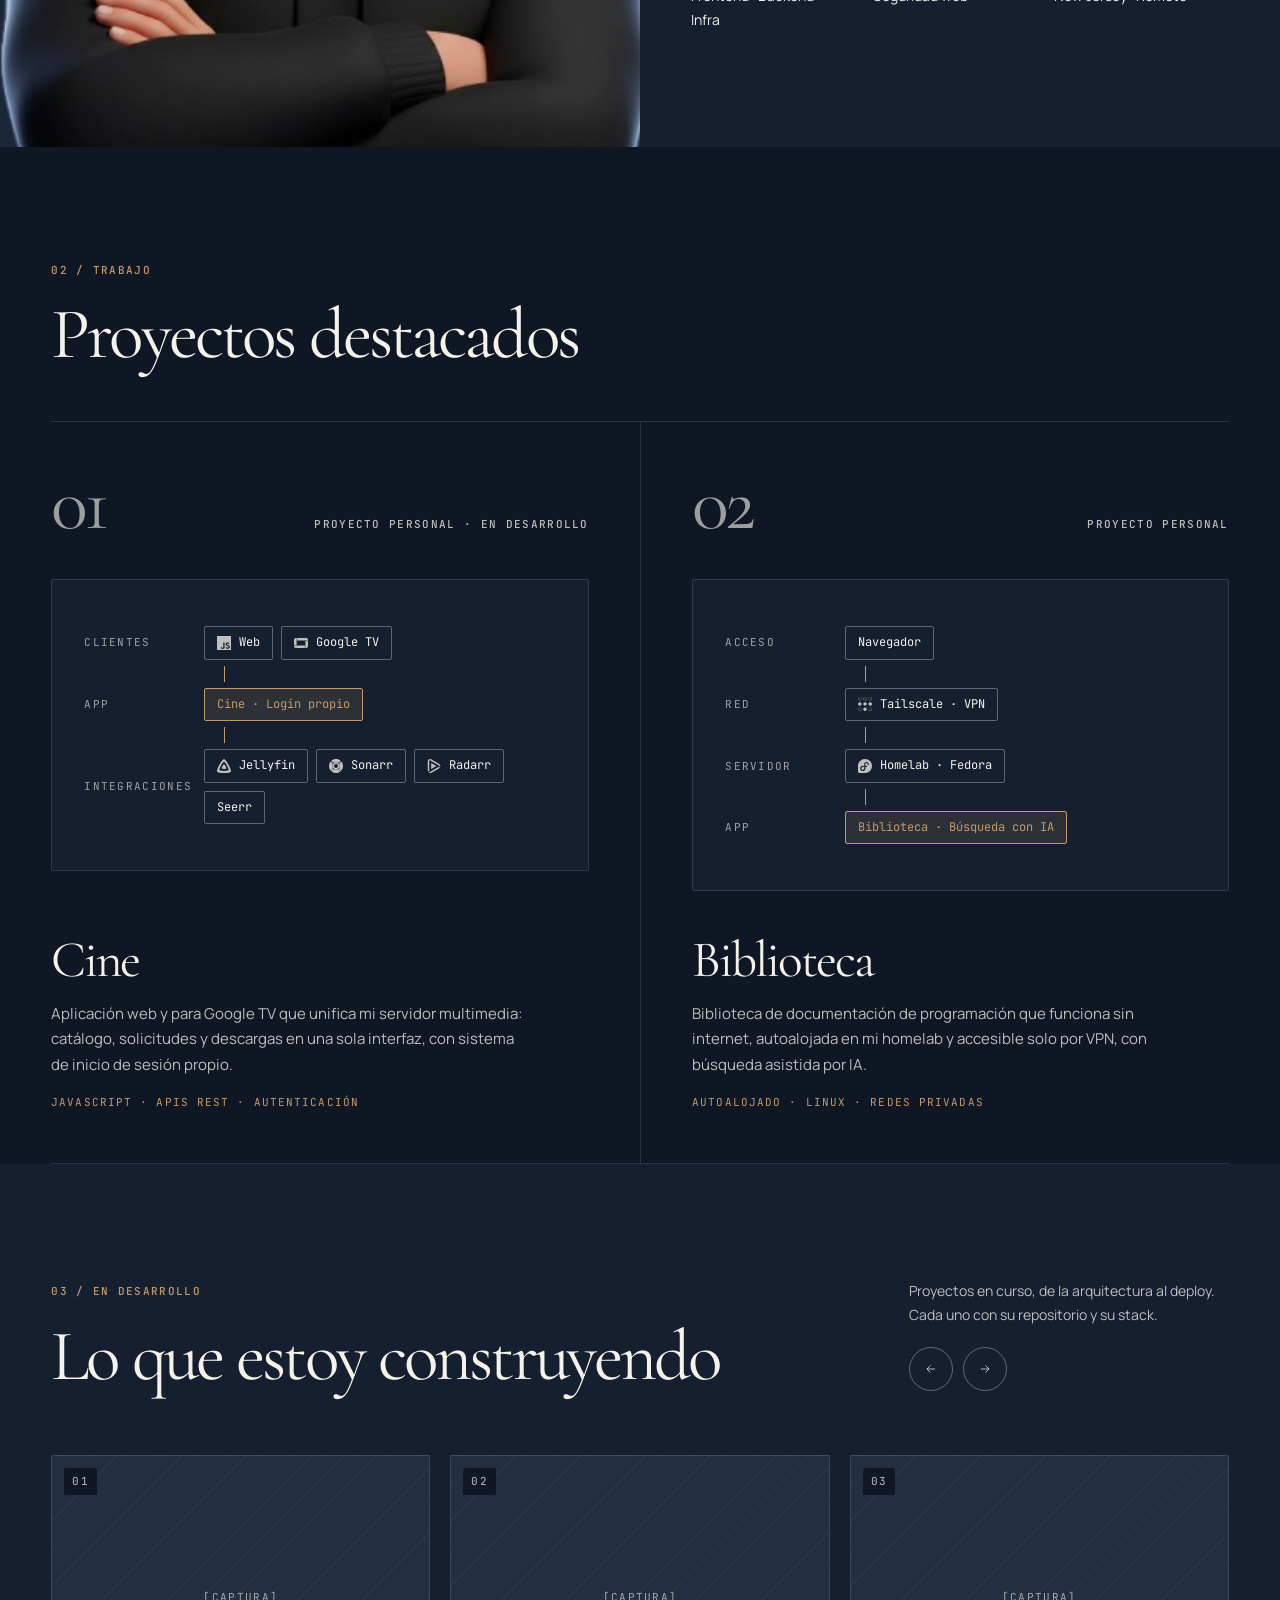
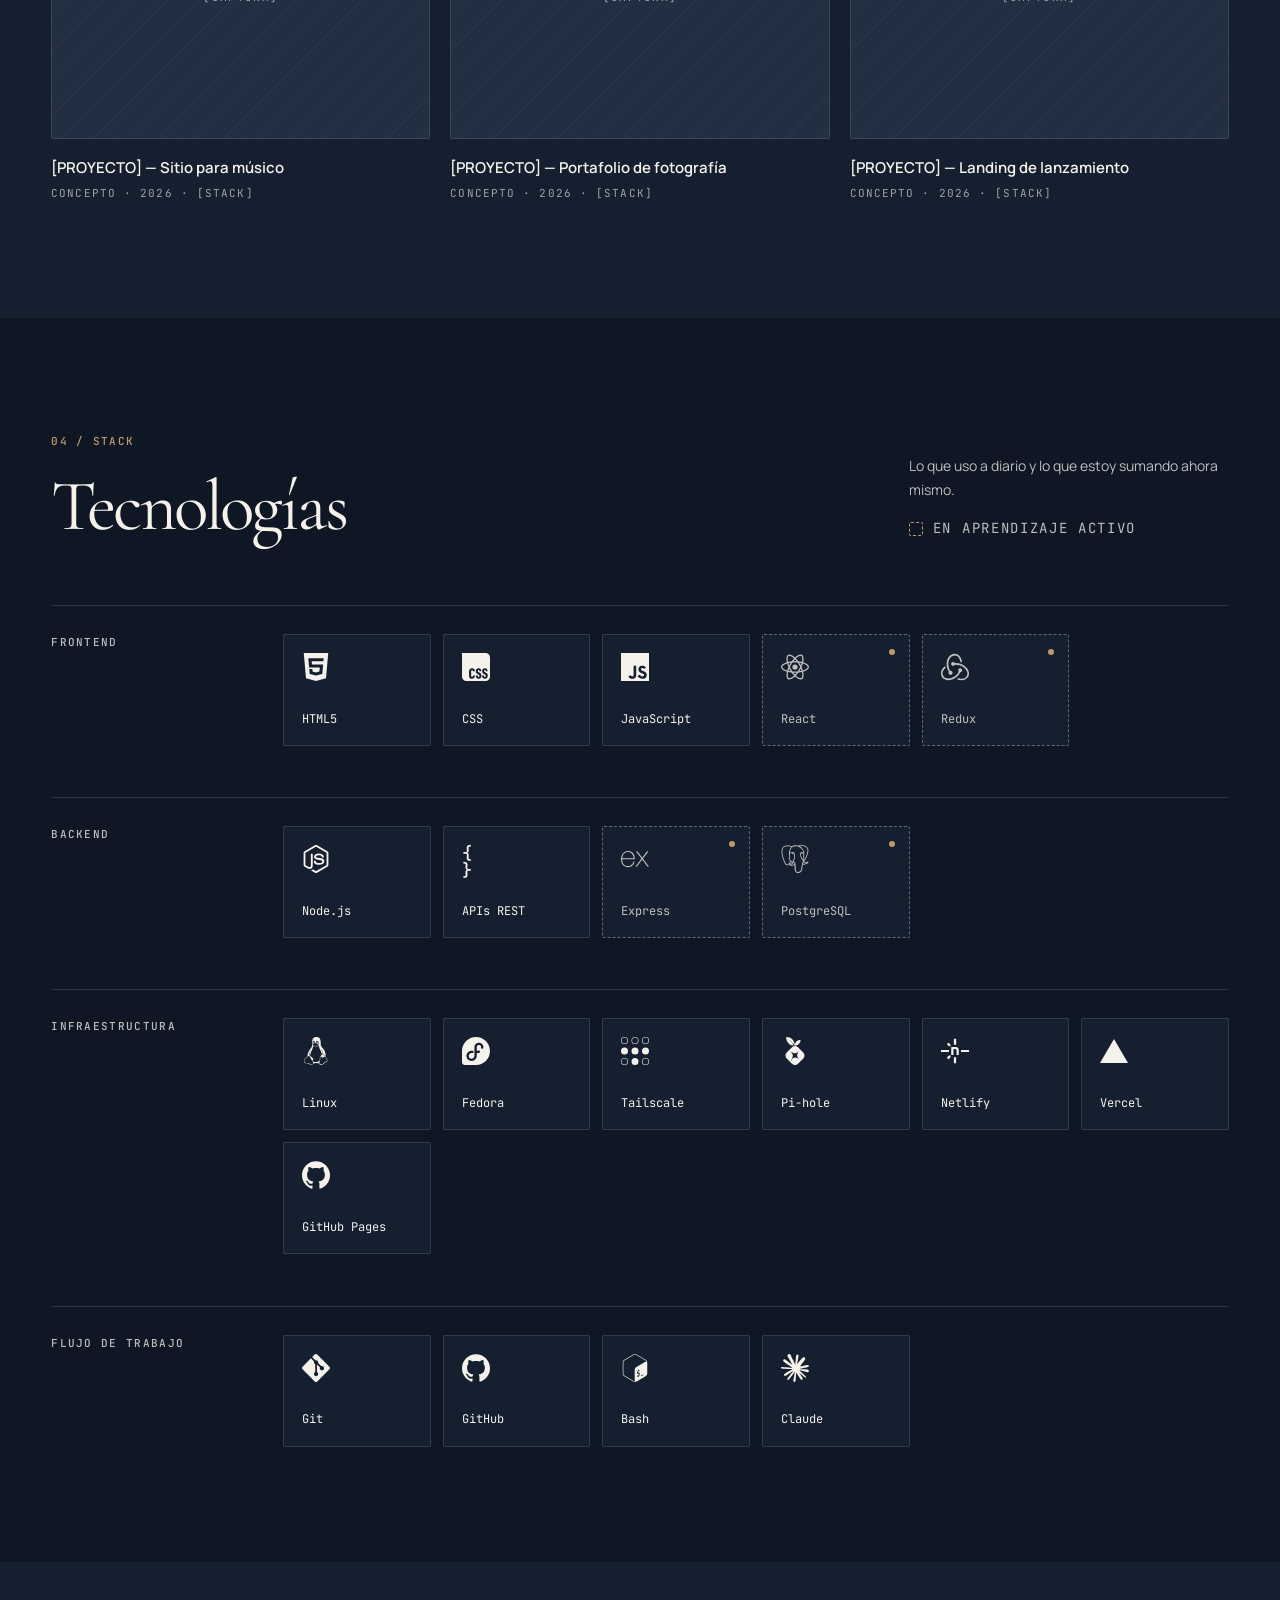
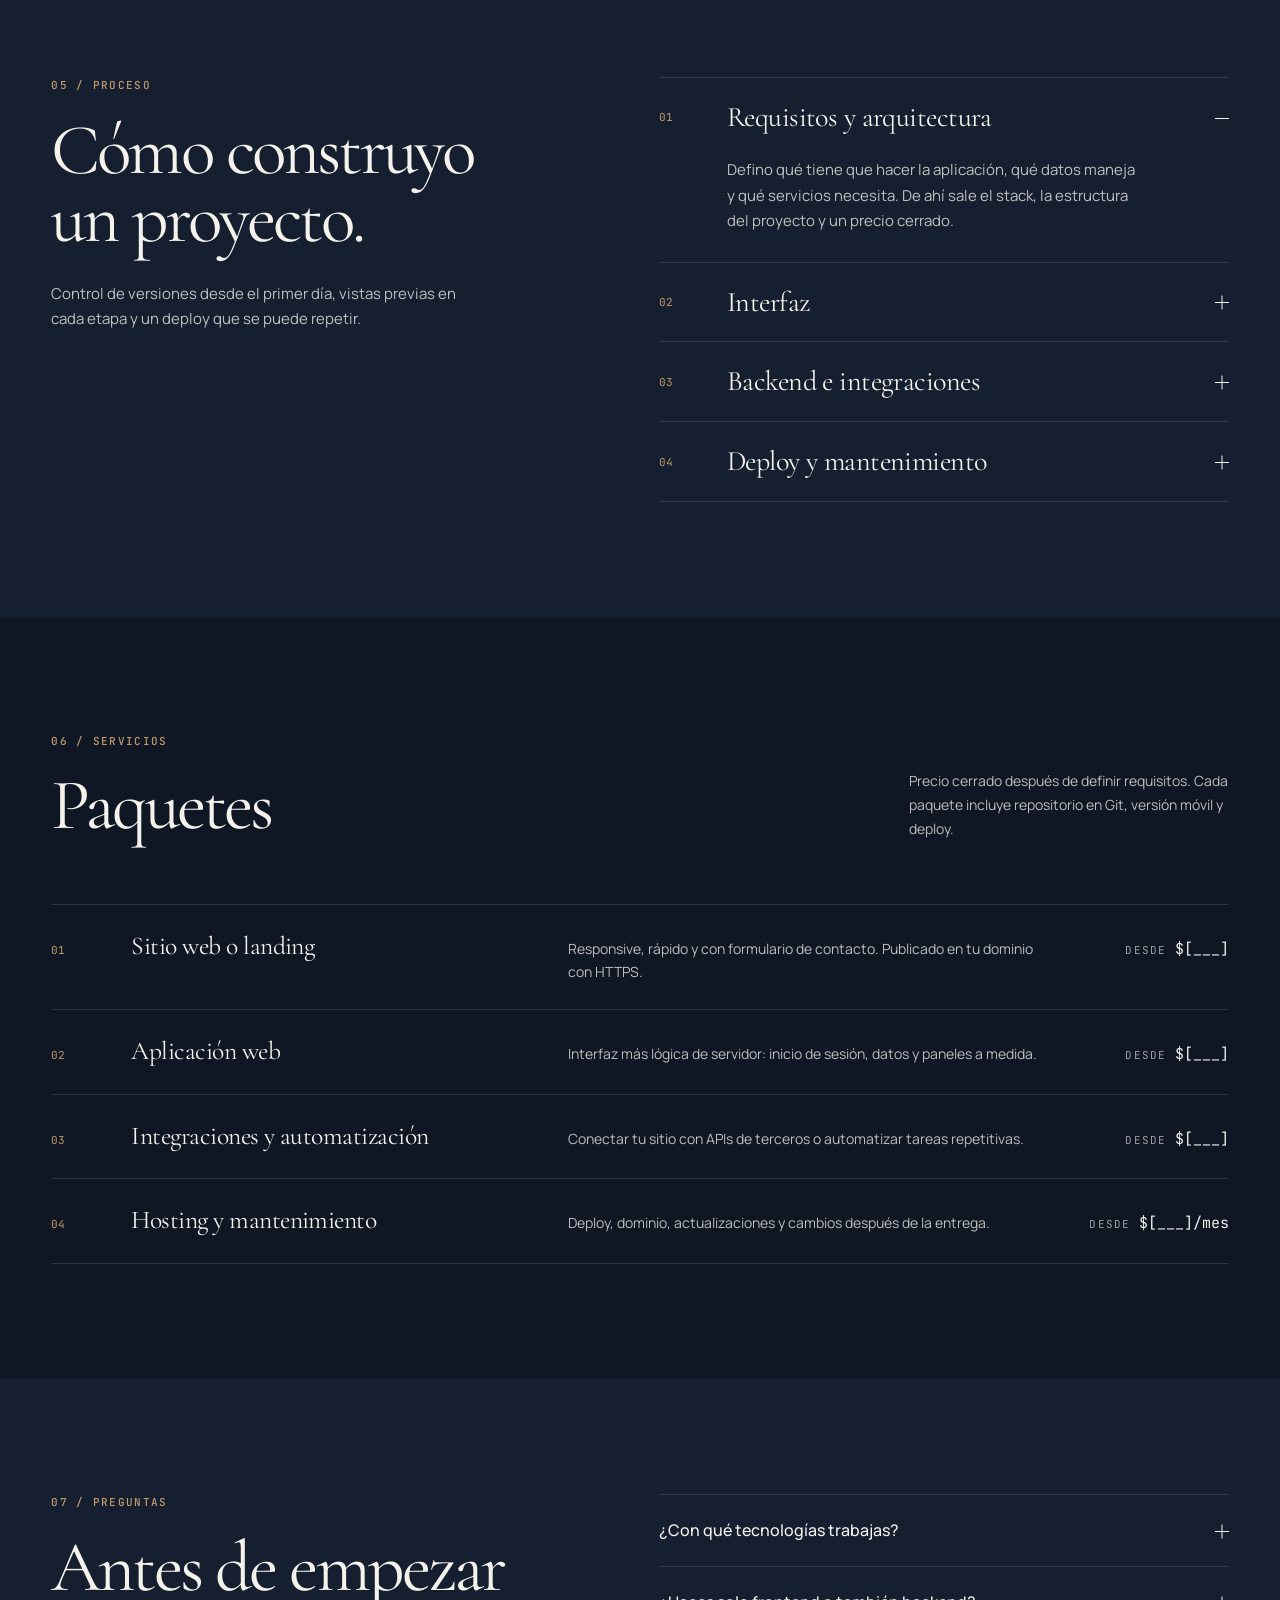
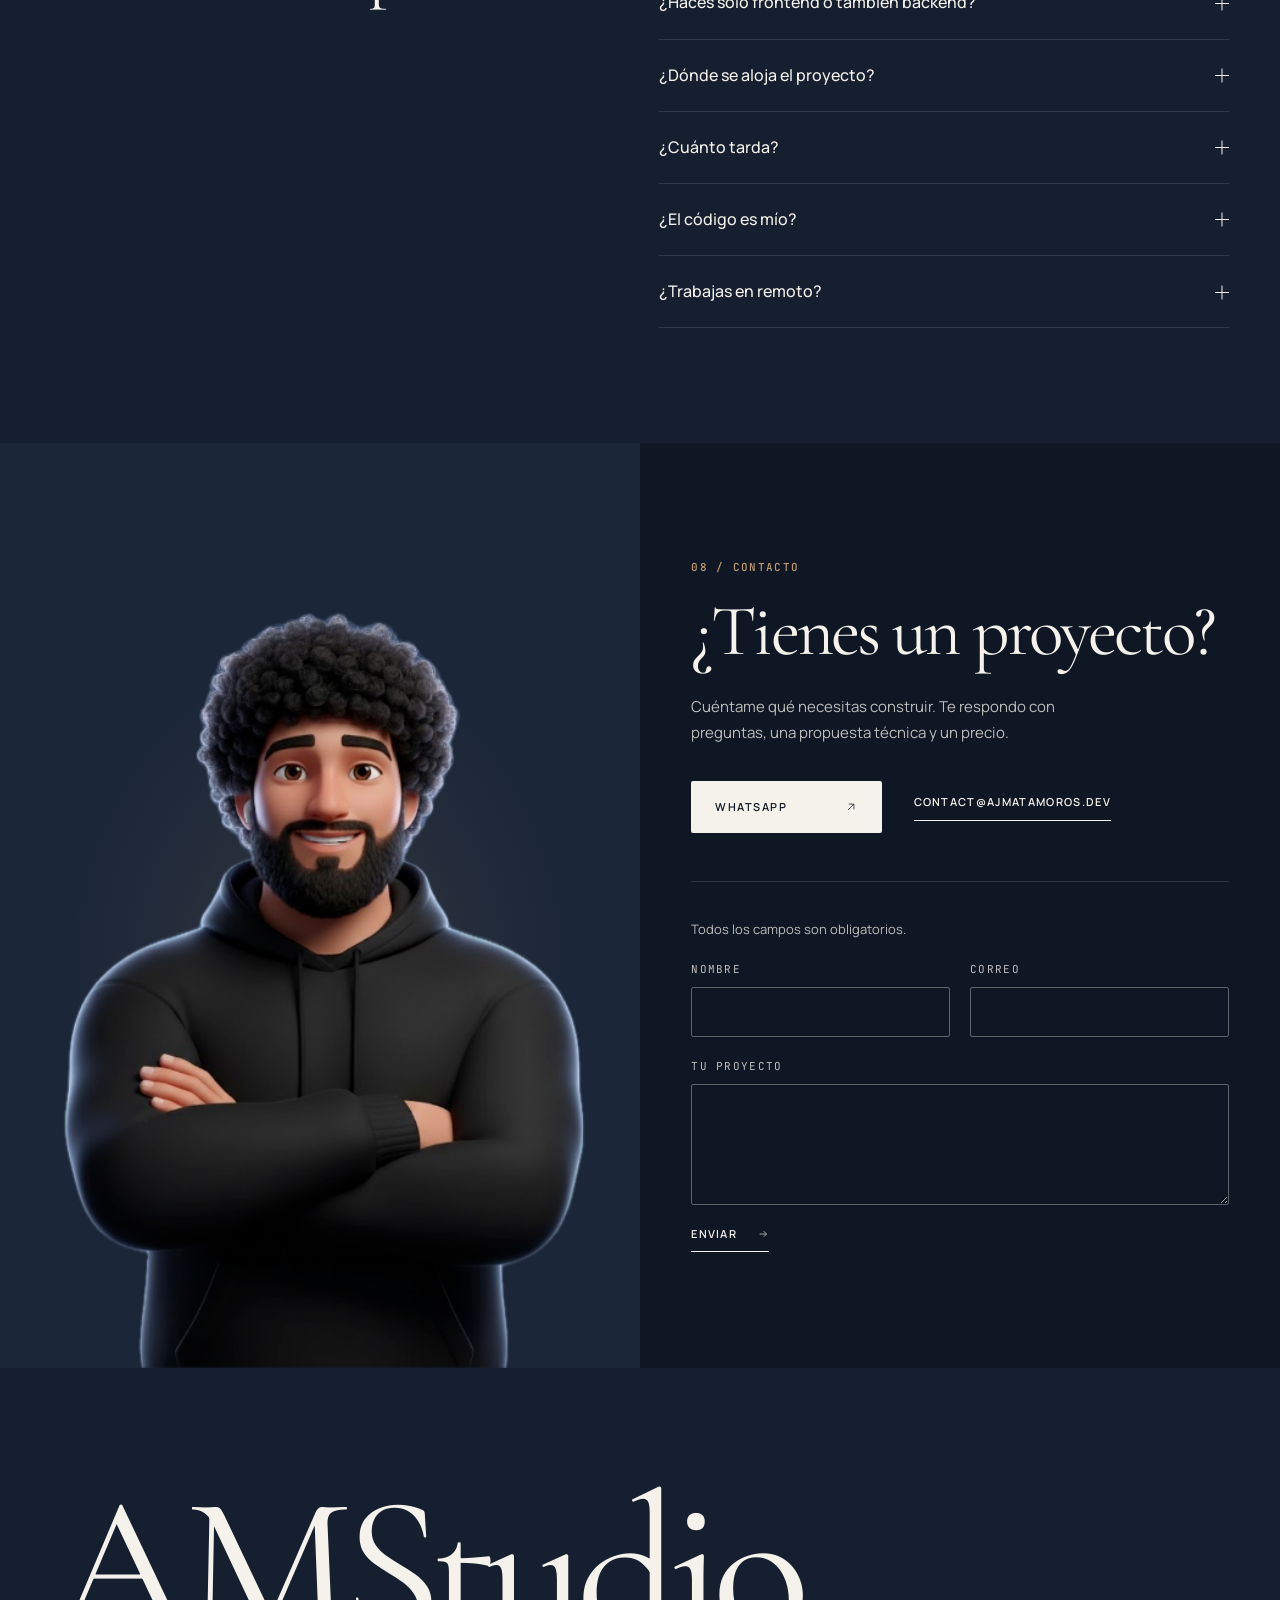
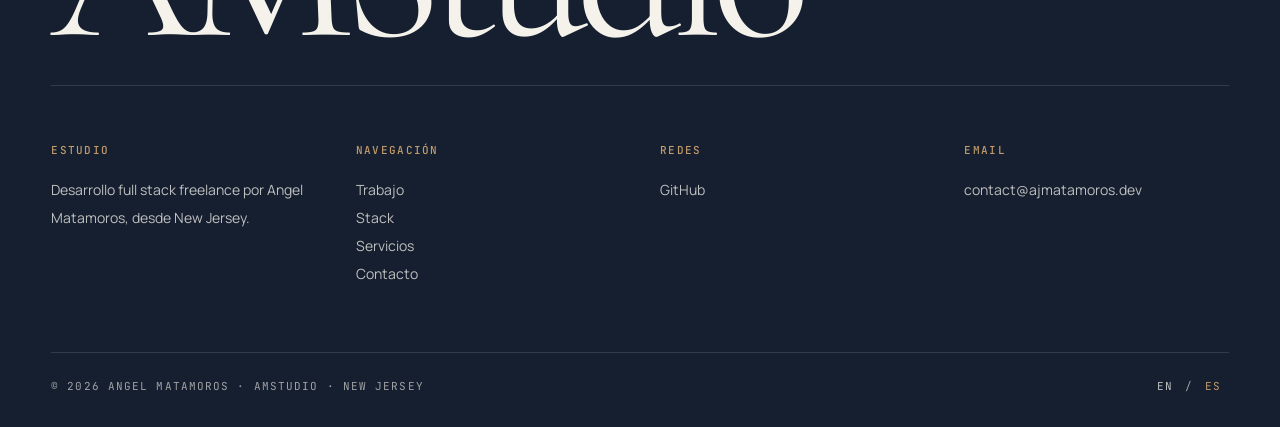
==== commit a9254a7f: "Selector de idioma fuera del navbar - Visible en el footer y dentro del menú móvil - En el header qu" ====
--- a/es/index.html
+++ b/es/index.html
@@ -33,6 +33,7 @@
 
   <!-- ================= HEADER ================= -->
   <header class="site-header">
+    <a href="../" class="skip-link" lang="en" hreflang="en">View in English</a>
     <a href="#top" class="wordmark" aria-label="AMStudio, volver arriba">
       <span class="wordmark-name">AMStudio</span>
       <span class="wordmark-sub">Full stack engineer</span>
@@ -47,11 +48,6 @@
     </nav>
 
     <div class="header-actions">
-      <nav class="lang-switch" aria-label="Idioma">
-        <a href="../" lang="en" hreflang="en"><span aria-hidden="true">EN</span><span class="sr-only">English</span></a>
-        <span class="lang-sep" aria-hidden="true">/</span>
-        <span class="lang-current" aria-current="true"><span aria-hidden="true">ES</span><span class="sr-only">Español</span></span>
-      </nav>
       <a href="#contacto" class="header-cta">Hablemos</a>
       <button class="menu-toggle" id="menu-toggle" type="button" aria-expanded="false" aria-controls="mobile-menu">
         <span class="sr-only">Abrir menú</span>
@@ -71,6 +67,11 @@
       <a href="#servicios">Servicios</a>
       <a href="#sobre-mi">Sobre mí</a>
       <a href="#contacto">Contacto</a>
+    </nav>
+    <nav class="lang-switch menu-lang" aria-label="Idioma">
+      <a href="../" lang="en" hreflang="en"><span aria-hidden="true">EN</span><span class="sr-only">English</span></a>
+        <span class="lang-sep" aria-hidden="true">/</span>
+        <span class="lang-current" aria-current="true"><span aria-hidden="true">ES</span><span class="sr-only">Español</span></span>
     </nav>
   </div>
 
@@ -523,7 +524,11 @@
     </div>
     <div class="footer-baseline">
       <p>© 2026 Angel Matamoros · AMStudio · New Jersey</p>
-      <p>HTML · CSS · JavaScript · GitHub Pages</p>
+      <nav class="lang-switch" aria-label="Idioma">
+        <a href="../" lang="en" hreflang="en"><span aria-hidden="true">EN</span><span class="sr-only">English</span></a>
+        <span class="lang-sep" aria-hidden="true">/</span>
+        <span class="lang-current" aria-current="true"><span aria-hidden="true">ES</span><span class="sr-only">Español</span></span>
+      </nav>
     </div>
   </footer>
 
--- a/styles.css
+++ b/styles.css
@@ -54,7 +54,7 @@
 
 .sr-only{position:absolute!important;width:1px;height:1px;padding:0;margin:-1px;overflow:hidden;clip:rect(0 0 0 0);clip-path:inset(50%);white-space:nowrap;border:0}
 main:focus{outline:none}
-.skip-link{position:absolute;top:12px;left:12px;z-index:100;padding:10px 14px;background:var(--text);color:var(--bg);font-size:13px;transform:translateY(-200%)}
+.skip-link{position:absolute;top:12px;left:12px;z-index:100;padding:10px 14px;background:var(--text);color:var(--bg);font-size:13px;transform:translateY(-160px)}
 .skip-link:focus{transform:none}
 
 /* ---------- 3. Utilidades de layout ---------- */
@@ -101,7 +101,7 @@
 .main-nav a:hover::after{transform:scaleX(1)}
 
 .header-actions{display:flex;align-items:center;justify-self:end;gap:clamp(16px,2vw,28px)}
-.lang-switch{display:flex;align-items:center;gap:4px;font-family:var(--font-mono);font-size:11px;letter-spacing:.08em}
+.lang-switch{display:flex;align-items:center;gap:4px;margin:-8px 0;font-family:var(--font-mono);font-size:11px;letter-spacing:.08em}
 .lang-switch a,.lang-current{display:inline-flex;align-items:center;justify-content:center;min-width:32px;min-height:32px;padding:4px;border-radius:var(--radius)}
 .lang-switch a{color:var(--text-soft);transition:color .2s}
 .lang-switch a:hover{color:var(--text)}
@@ -118,6 +118,9 @@
 .mobile-menu nav a{padding:16px 0;border-bottom:1px solid var(--line);font-family:var(--font-display);font-size:34px;line-height:1.1;letter-spacing:-.02em;transition:color .2s}
 .mobile-menu nav a:hover{color:var(--accent)}
 .menu-close{position:absolute;top:22px;right:var(--gutter)}
+.mobile-menu .menu-lang{flex-direction:row;margin:32px 0 0 -4px}
+.mobile-menu .menu-lang a{padding:4px;border:0;font-family:var(--font-mono);font-size:13px;letter-spacing:.08em}
+.mobile-menu .menu-lang .lang-current{font-size:13px}
 
 /* ---------- 6. Hero ---------- */
 .hero{display:flex;flex-direction:column;min-height:100vh;min-height:100svh;padding:calc(var(--header-h) + clamp(40px,6vw,88px)) var(--gutter) clamp(24px,3vw,36px);background:
@@ -293,7 +296,6 @@
   :root{--header-h:76px}
   .site-header{grid-template-columns:1fr auto}
   .main-nav,.header-cta{display:none}
-  .header-actions{gap:8px}
   .menu-toggle{display:inline-flex}
 
   .about,.contact,.process,.faq{grid-template-columns:minmax(0,1fr)}
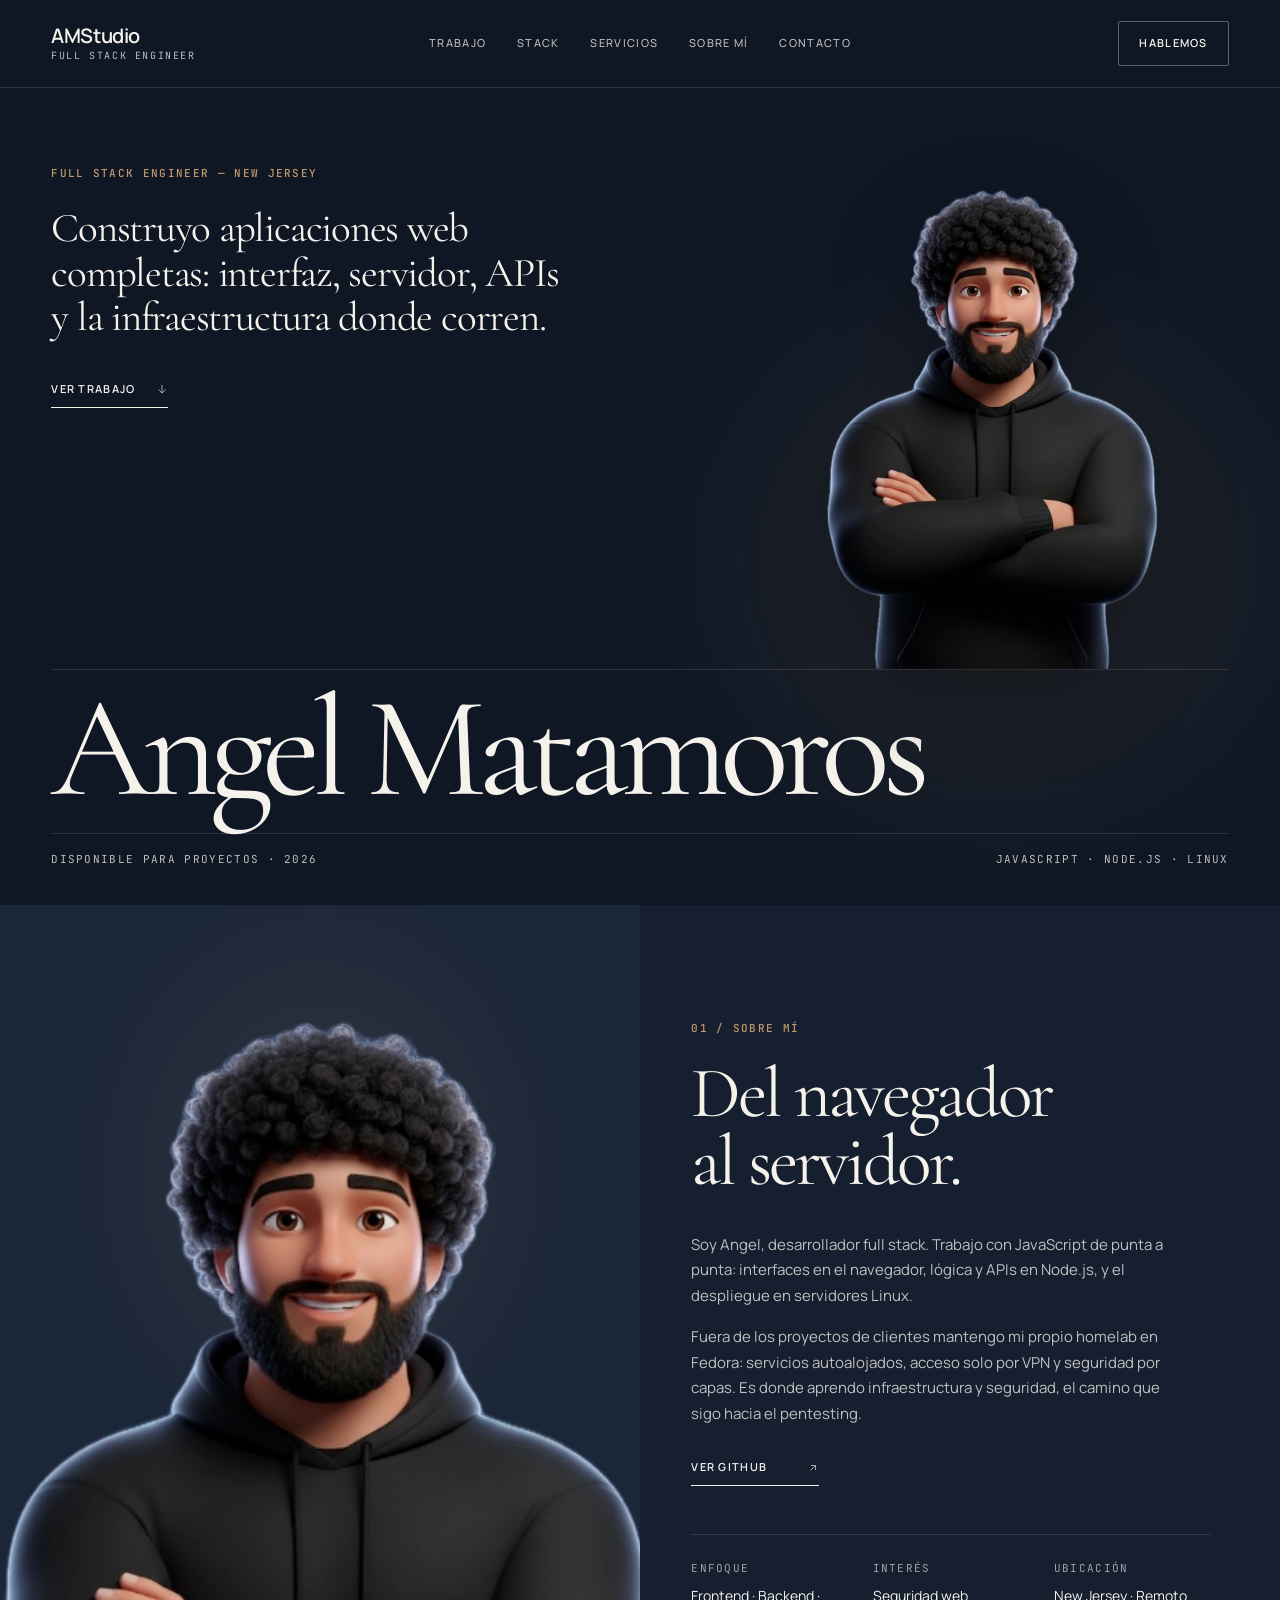
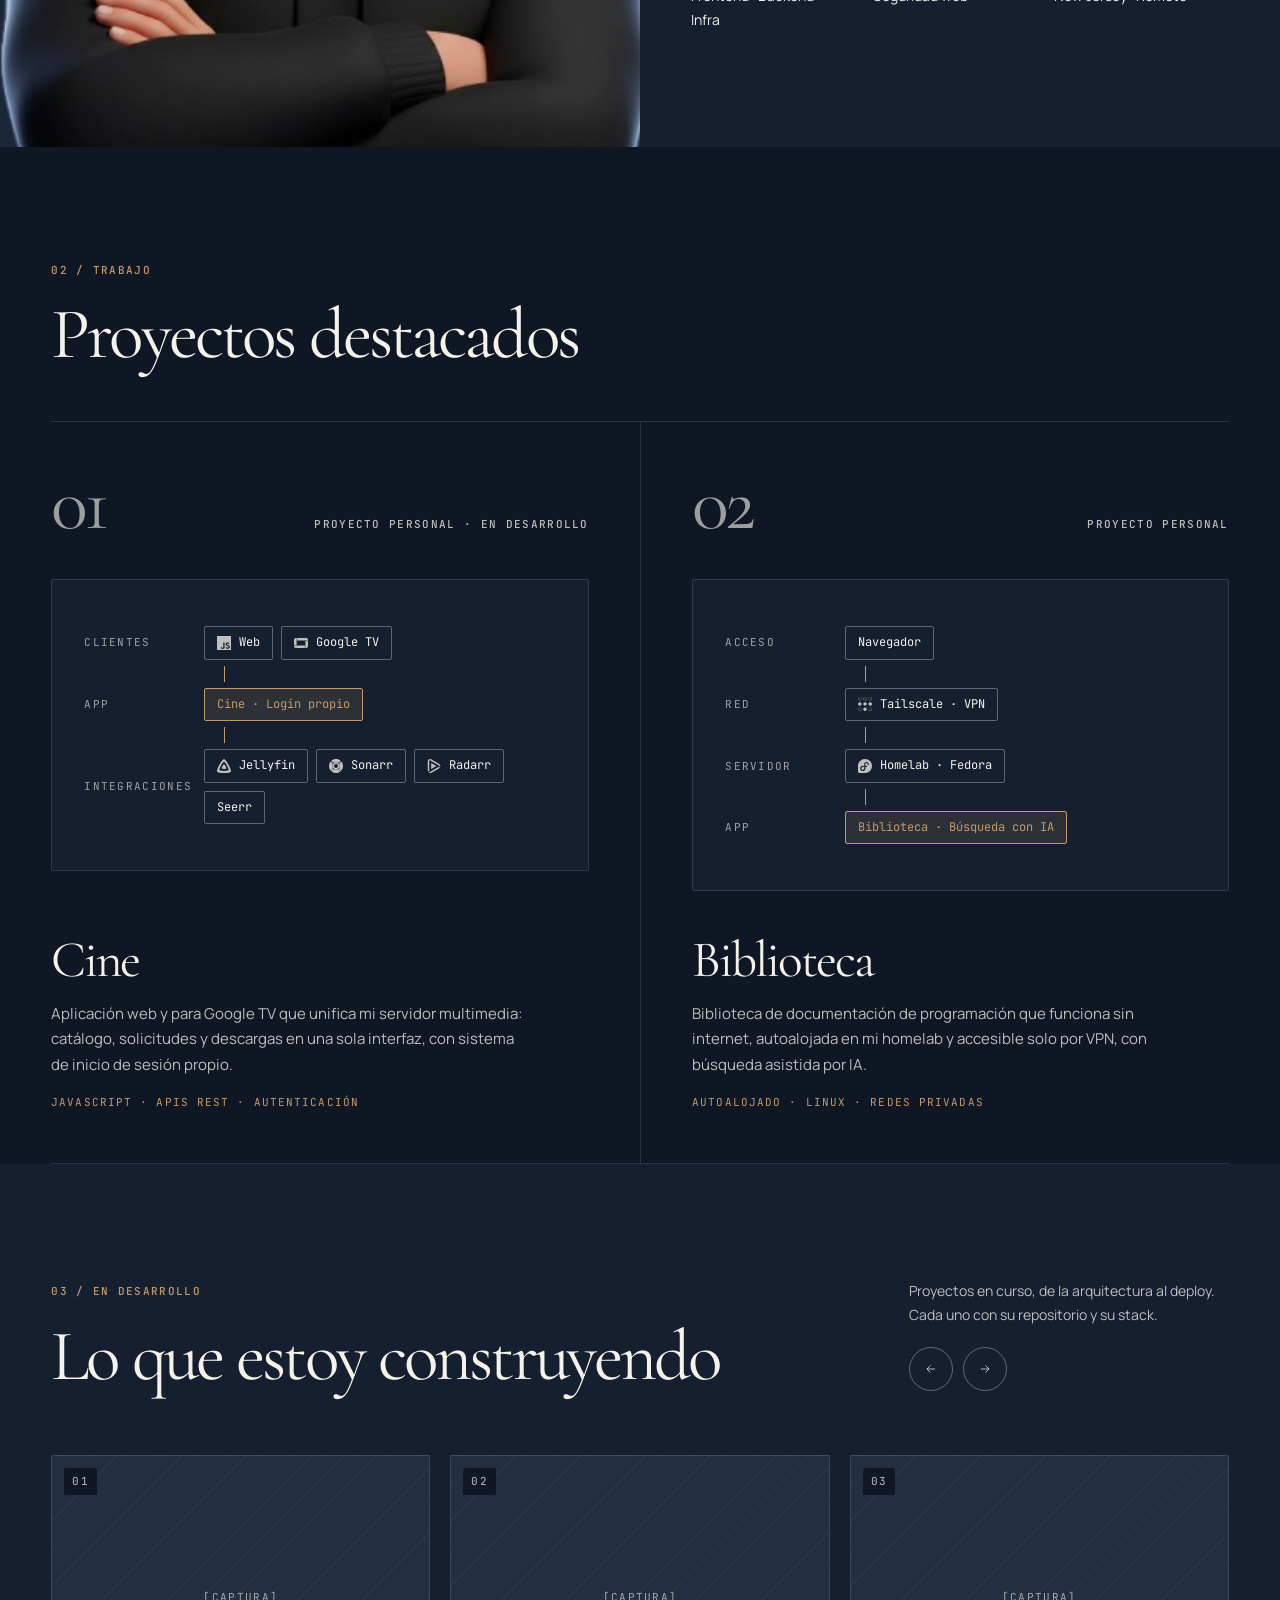
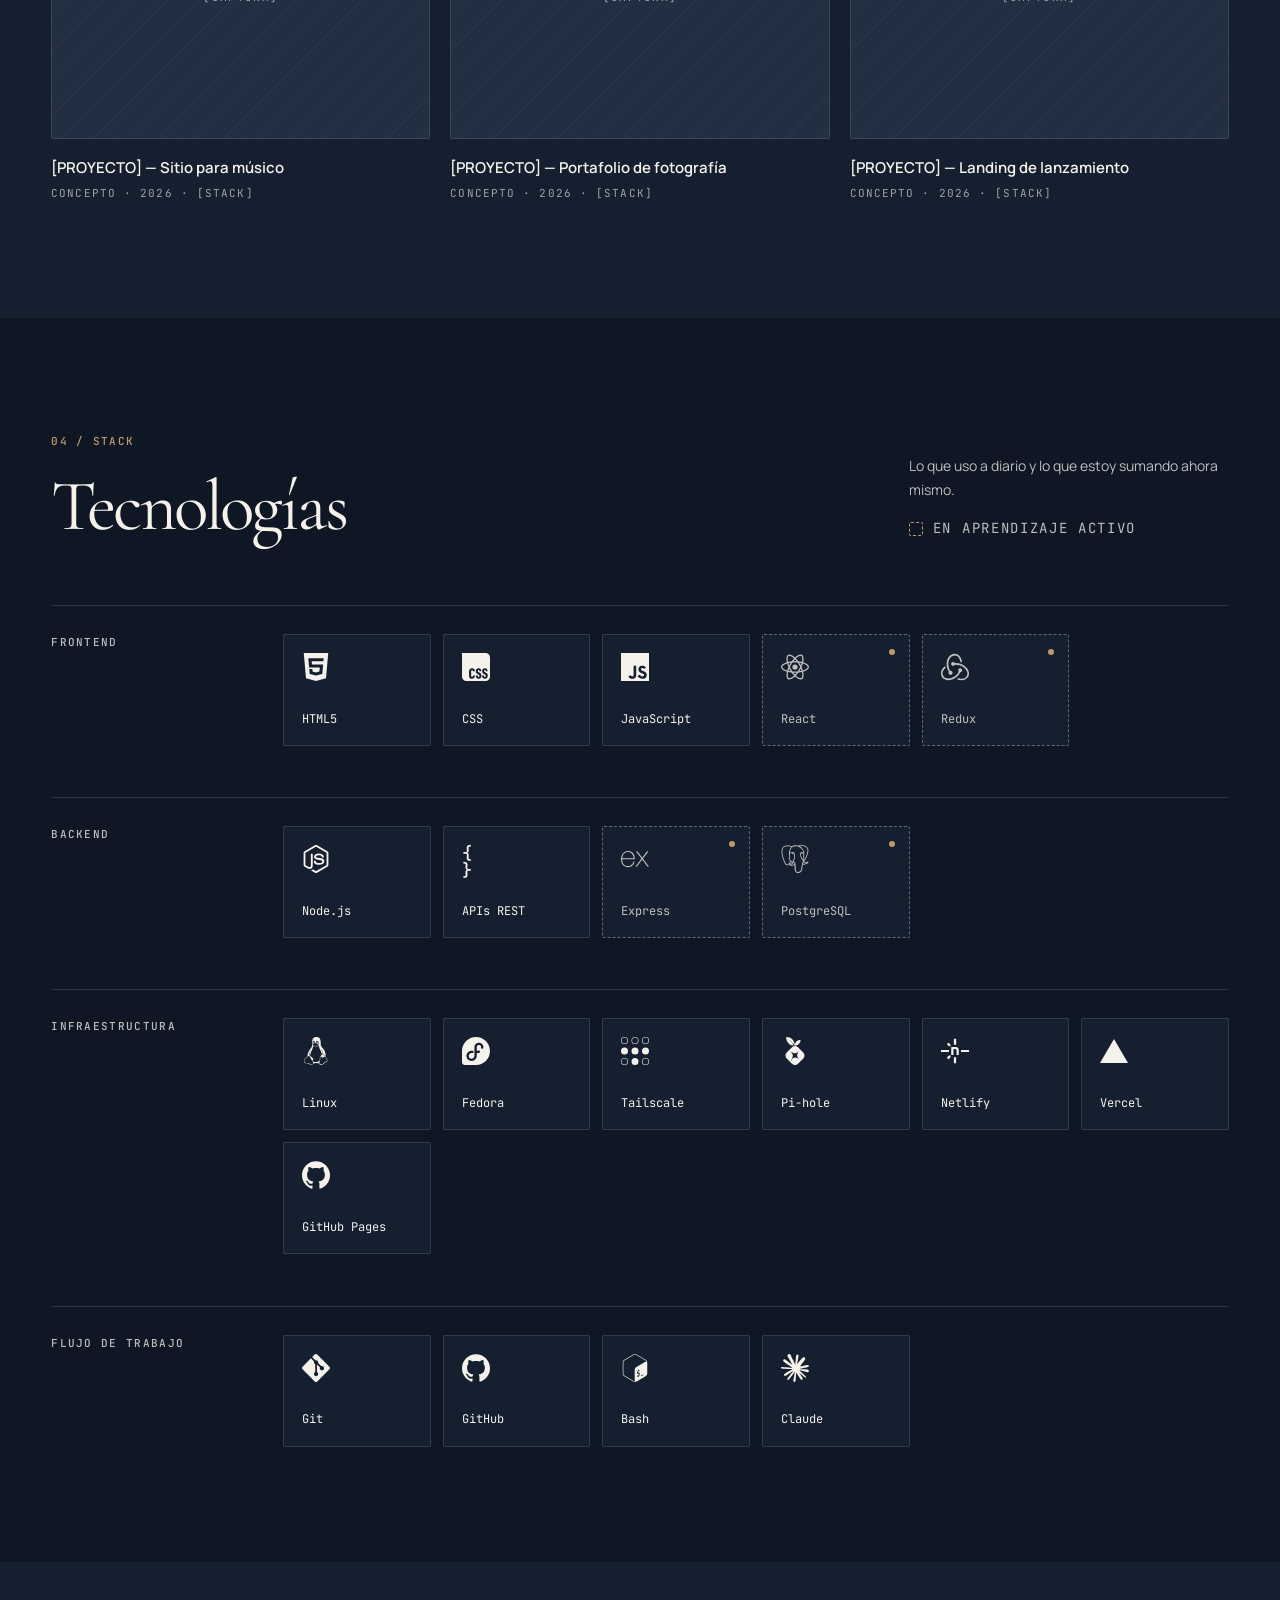
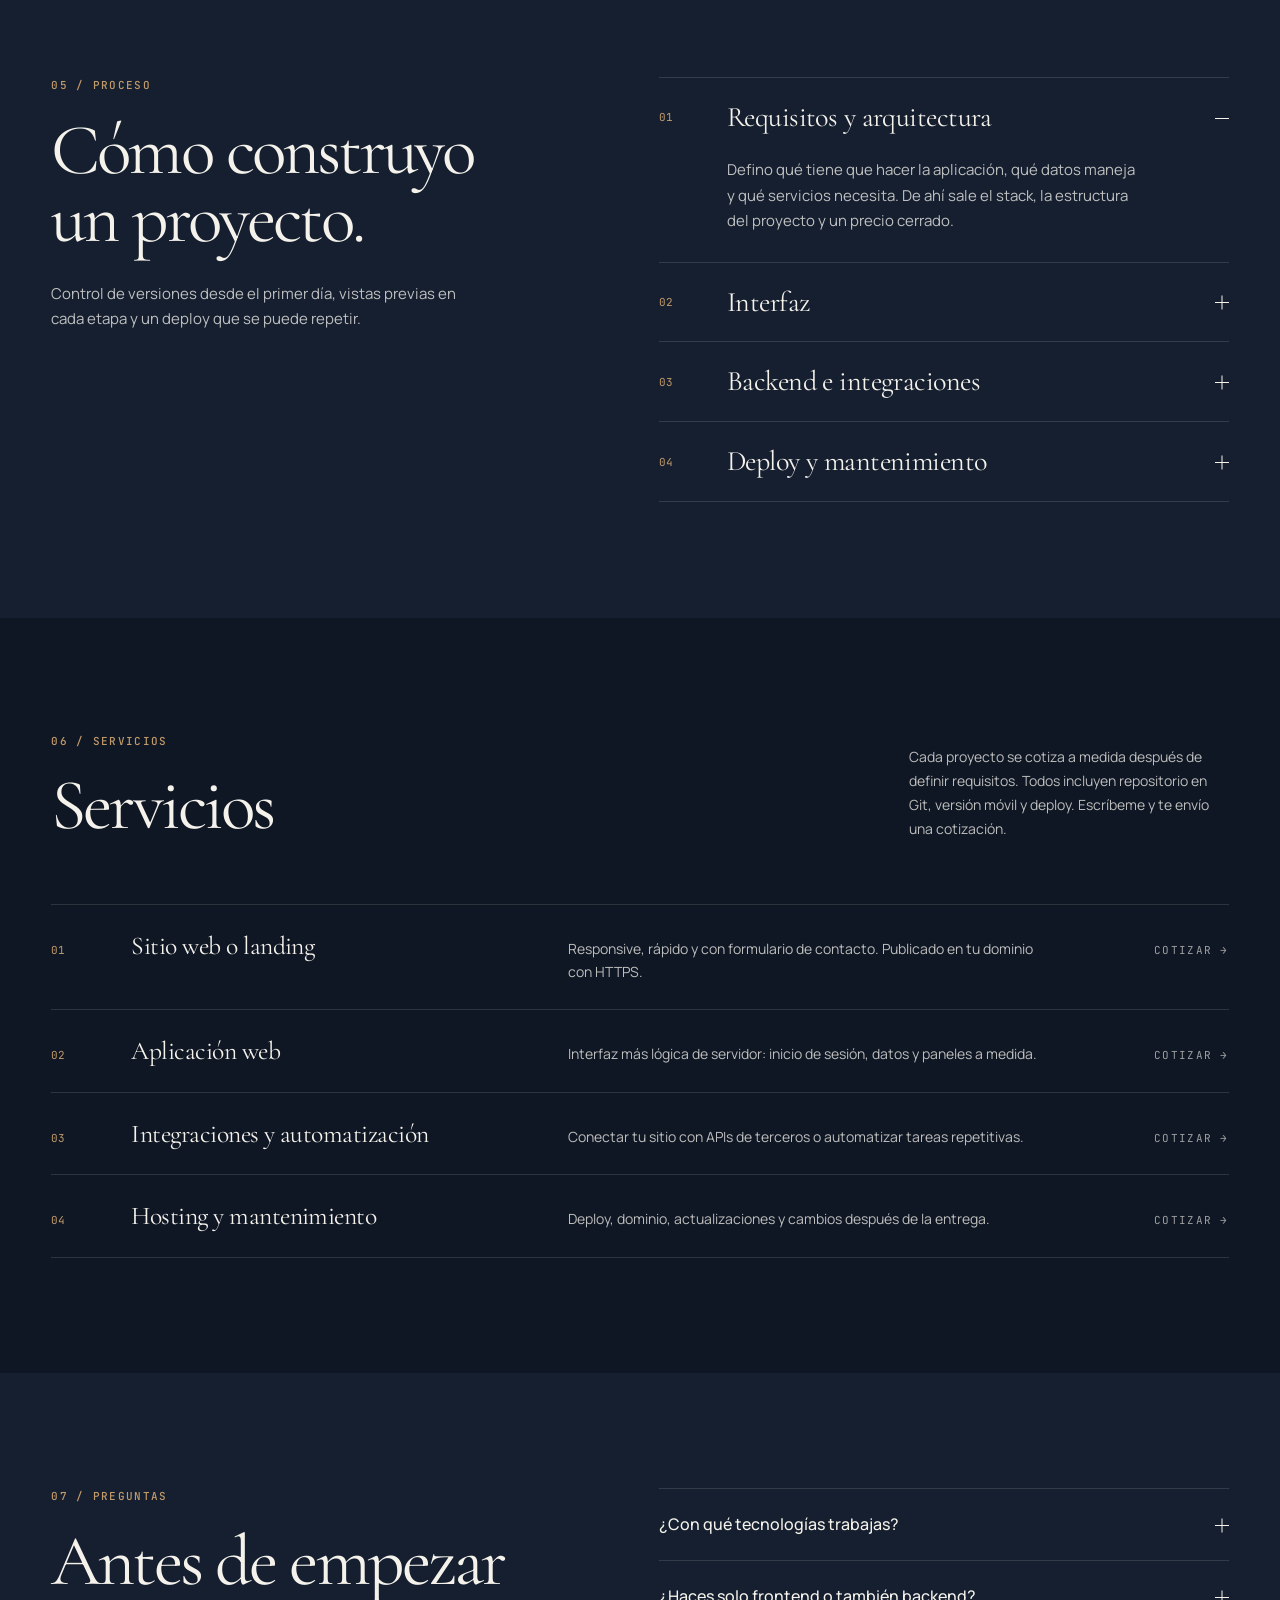
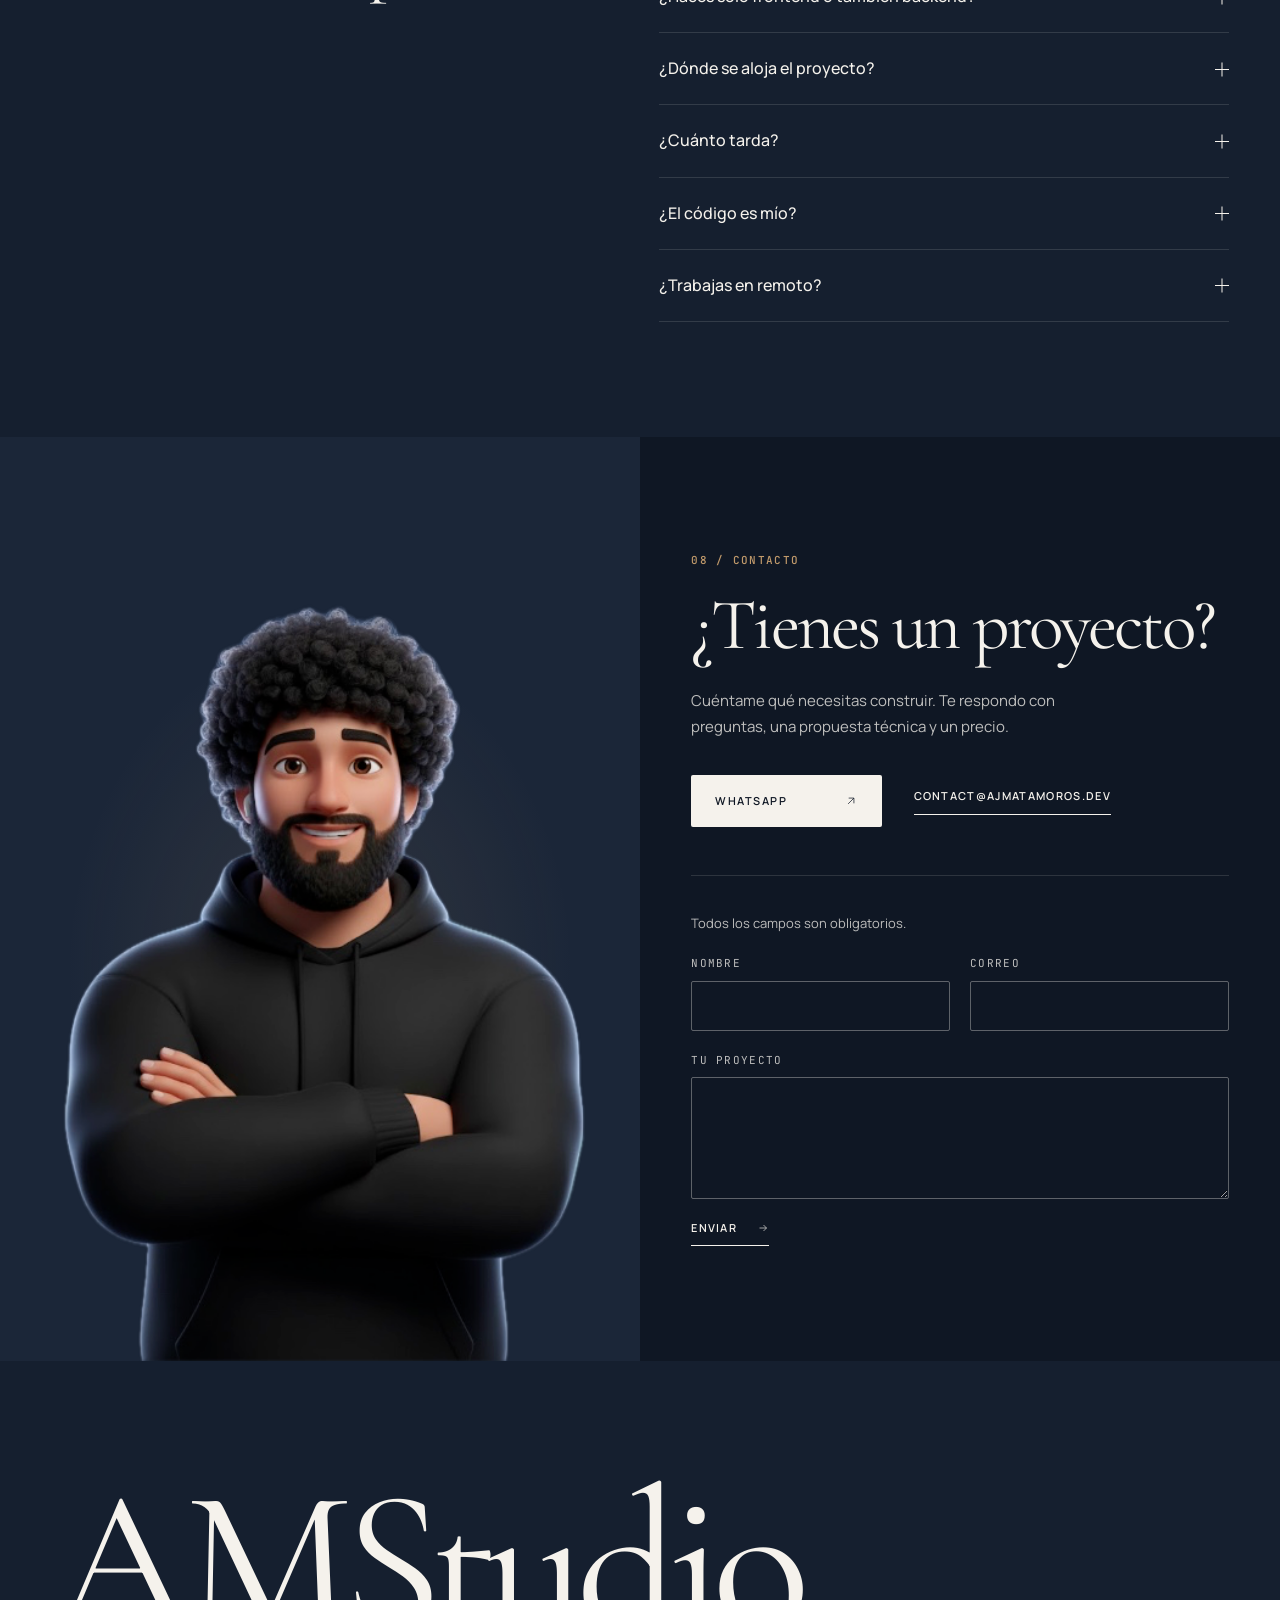
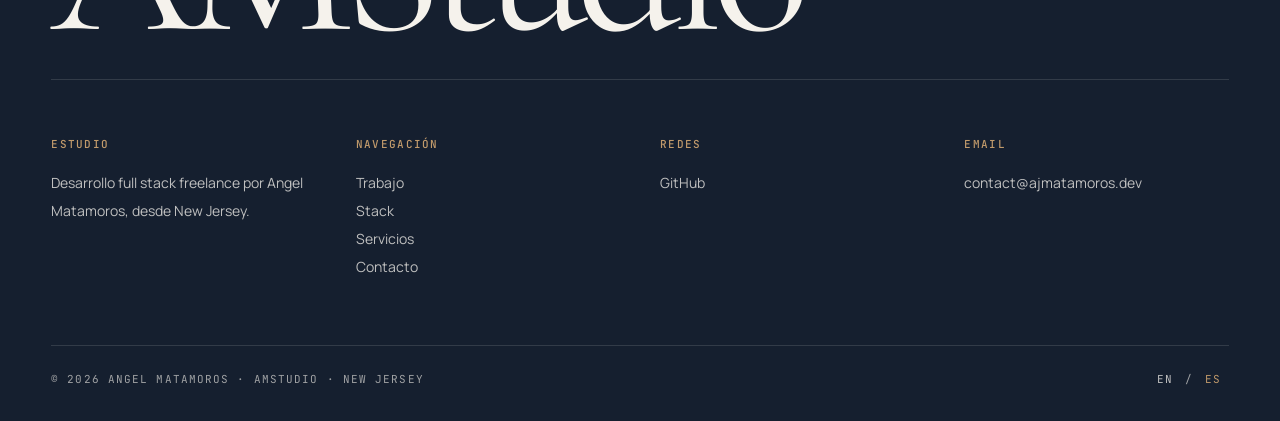
==== commit 6277f895: "Quitar precios de Servicios y pedir cotización Los paquetes ya no muestran precios: cada fila lleva " ====
--- a/es/index.html
+++ b/es/index.html
@@ -368,10 +368,10 @@
       <div class="section-heading">
         <div>
           <p class="label label-accent">06 / Servicios</p>
-          <h2 id="services-title">Paquetes</h2>
+          <h2 id="services-title">Servicios</h2>
         </div>
         <div class="heading-aside">
-          <p>Precio cerrado después de definir requisitos. Cada paquete incluye repositorio en Git, versión móvil y deploy.</p>
+          <p>Cada proyecto se cotiza a medida después de definir requisitos. Todos incluyen repositorio en Git, versión móvil y deploy. Escríbeme y te envío una cotización.</p>
         </div>
       </div>
 
@@ -381,7 +381,7 @@
             <span class="service-num" aria-hidden="true">01</span>
             <span class="service-name">Sitio web o landing</span>
             <span class="service-desc">Responsive, rápido y con formulario de contacto. Publicado en tu dominio con HTTPS.</span>
-            <span class="service-price"><small>desde</small>$[___]</span>
+            <span class="service-cta">Cotizar <span aria-hidden="true">→</span></span>
           </a>
         </li>
         <li>
@@ -389,7 +389,7 @@
             <span class="service-num" aria-hidden="true">02</span>
             <span class="service-name">Aplicación web</span>
             <span class="service-desc">Interfaz más lógica de servidor: inicio de sesión, datos y paneles a medida.</span>
-            <span class="service-price"><small>desde</small>$[___]</span>
+            <span class="service-cta">Cotizar <span aria-hidden="true">→</span></span>
           </a>
         </li>
         <li>
@@ -397,7 +397,7 @@
             <span class="service-num" aria-hidden="true">03</span>
             <span class="service-name">Integraciones y automatización</span>
             <span class="service-desc">Conectar tu sitio con APIs de terceros o automatizar tareas repetitivas.</span>
-            <span class="service-price"><small>desde</small>$[___]</span>
+            <span class="service-cta">Cotizar <span aria-hidden="true">→</span></span>
           </a>
         </li>
         <li>
@@ -405,7 +405,7 @@
             <span class="service-num" aria-hidden="true">04</span>
             <span class="service-name">Hosting y mantenimiento</span>
             <span class="service-desc">Deploy, dominio, actualizaciones y cambios después de la entrega.</span>
-            <span class="service-price"><small>desde</small>$[___]/mes</span>
+            <span class="service-cta">Cotizar <span aria-hidden="true">→</span></span>
           </a>
         </li>
       </ol>
--- a/styles.css
+++ b/styles.css
@@ -219,8 +219,8 @@
 .service-num{font-family:var(--font-mono);font-size:11px;color:var(--accent)}
 .service-name{font-family:var(--font-display);font-size:clamp(22px,2vw,28px);line-height:1.15;letter-spacing:-.02em}
 .service-desc{font-size:14px;line-height:1.6;color:var(--text-soft)}
-.service-price{font-family:var(--font-mono);font-size:15px;font-variant-numeric:tabular-nums;text-align:right;white-space:nowrap}
-.service-price small{margin-right:8px;font-size:11px;letter-spacing:.12em;text-transform:uppercase;color:var(--text-faint)}
+.service-cta{font-family:var(--font-mono);font-size:11px;letter-spacing:.12em;text-transform:uppercase;text-align:right;white-space:nowrap;color:var(--text-faint);transition:color .2s}
+.service-row:hover .service-cta{color:var(--accent)}
 
 /* ---------- 13. FAQ ---------- */
 .faq{display:grid;grid-template-columns:1fr 1.1fr;gap:clamp(48px,7vw,112px);background:var(--surface)}
@@ -288,7 +288,7 @@
   .card{flex-basis:calc((100% - 20px) / 2)}
   .service-row{grid-template-columns:48px minmax(0,1fr) auto}
   .service-name{grid-area:1 / 2}
-  .service-price{grid-area:1 / 3}
+  .service-cta{grid-area:1 / 3}
   .service-desc{grid-area:2 / 2 / auto / -1}
 }
 
@@ -334,7 +334,7 @@
   .service-row{grid-template-columns:36px minmax(0,1fr);gap:6px 12px}
   .service-name{grid-area:1 / 2}
   .service-desc{grid-area:2 / 2}
-  .service-price{grid-area:3 / 2;text-align:left}
+  .service-cta{grid-area:3 / 2;text-align:left}
 
   .contact-form{grid-template-columns:1fr}
 }
